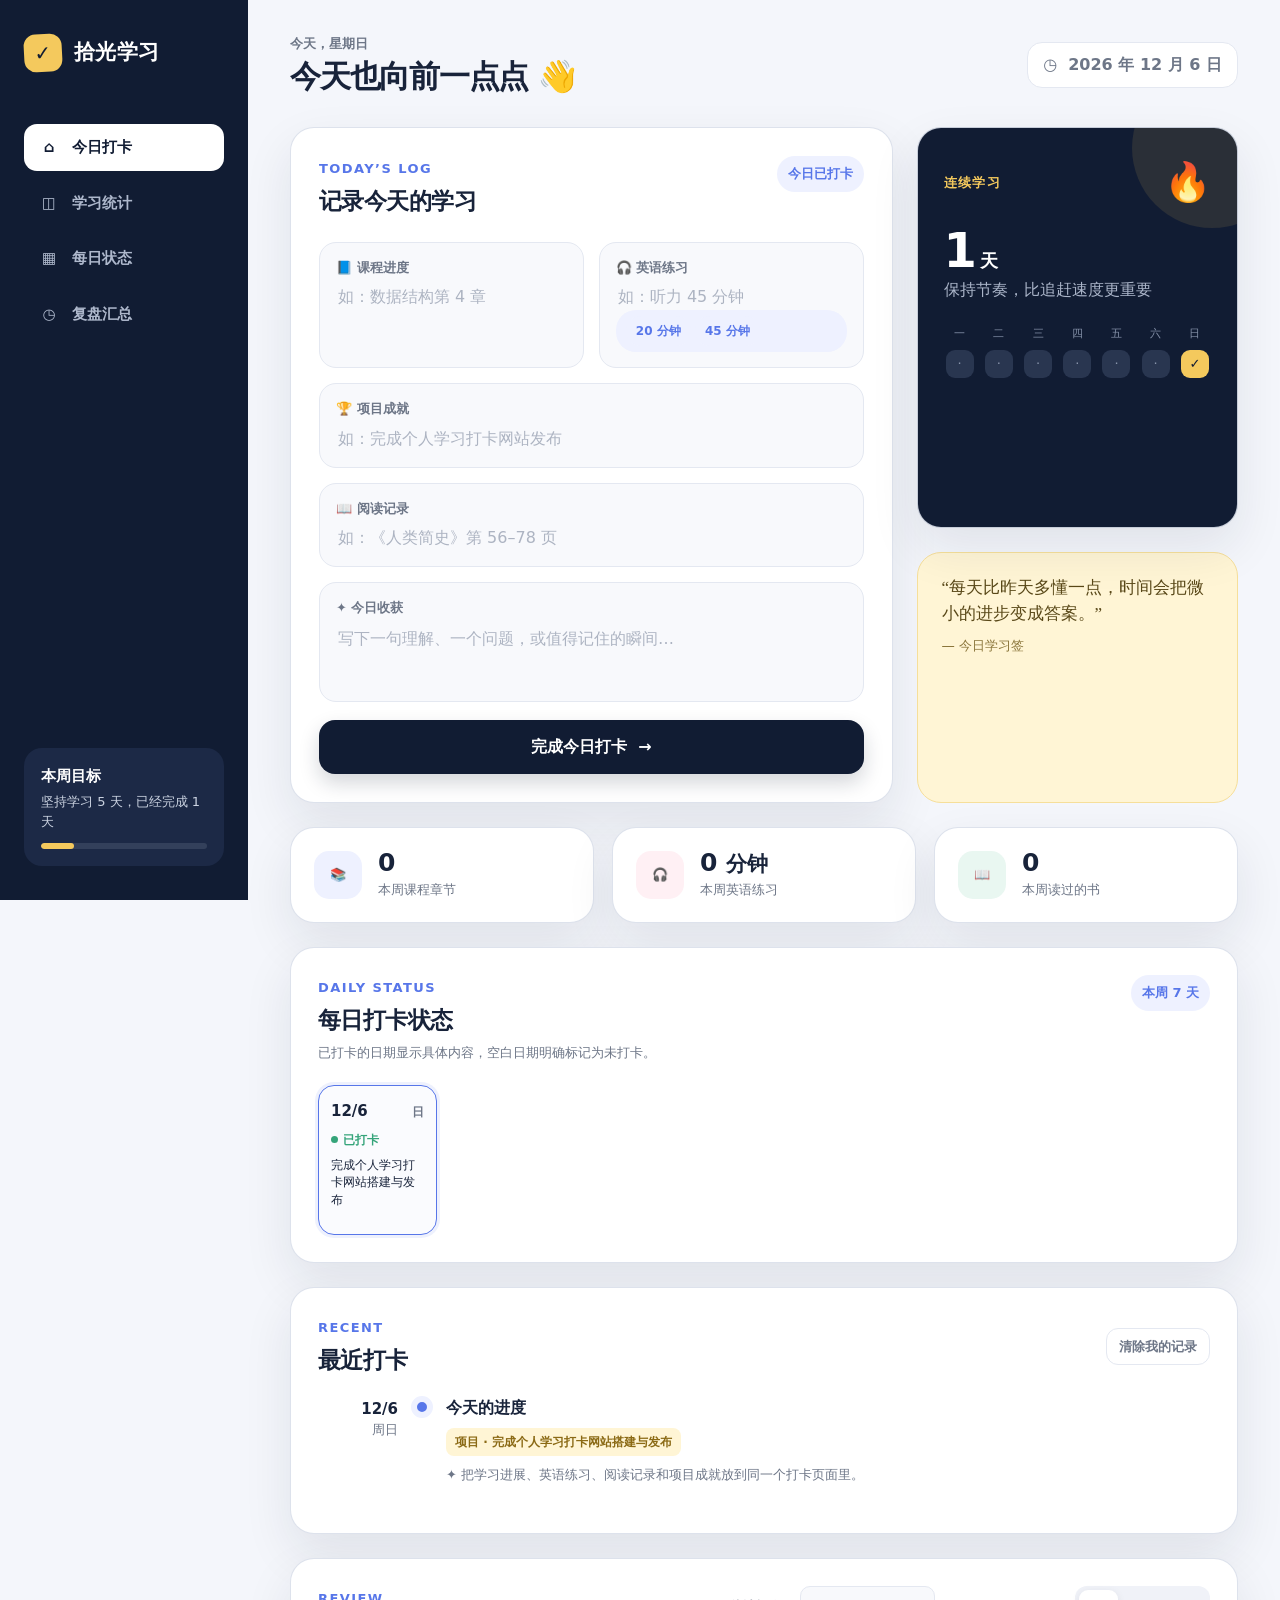
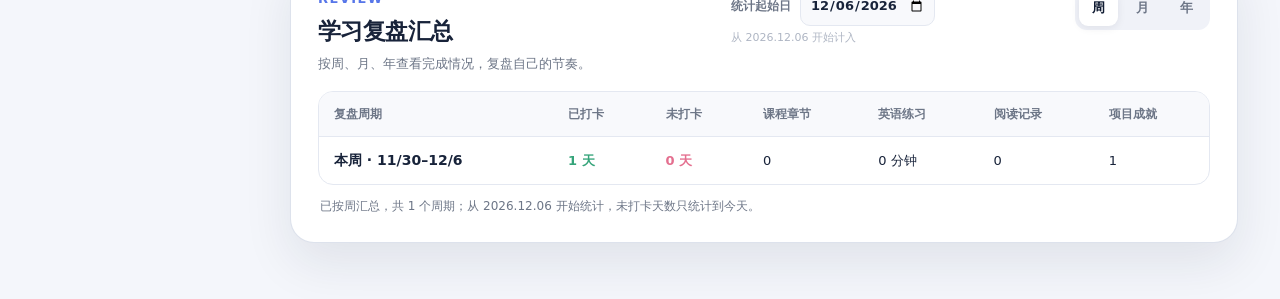
==== study/index.html @ 22d9daed "Add public study check-in page" ====
<!doctype html>
<html lang="zh-CN">
<head>
  <meta charset="UTF-8" />
  <meta name="viewport" content="width=device-width, initial-scale=1.0" />
  <meta name="theme-color" content="#111c33" />
  <meta name="description" content="记录课程、英语、阅读与项目成就的个人学习打卡站。" />
  <title>拾光 · 学习手账</title>
  <link rel="icon" type="image/svg+xml" href="data:image/svg+xml,%3Csvg xmlns='http://www.w3.org/2000/svg' viewBox='0 0 64 64'%3E%3Crect width='64' height='64' rx='16' fill='%23111c33'/%3E%3Cpath d='M19 17h21a5 5 0 0 1 5 5v25H23a4 4 0 0 1-4-4V17Z' fill='%23f4c95d'/%3E%3Cpath d='M25 17v30M31 26h9M31 33h9' stroke='%23111c33' stroke-width='3' stroke-linecap='round'/%3E%3C/svg%3E" />
  <style>
    :root{--navy:#111c33;--ink:#18233a;--muted:#6d7687;--paper:#f4f6fb;--white:#fff;--yellow:#f4c95d;--yellow-2:#fff5d5;--blue:#5776e9;--blue-2:#eef1ff;--pink:#e46f8f;--pink-2:#fff0f4;--green:#35a47a;--line:#e4e8f1;--shadow:0 20px 50px rgba(20,31,55,.09);--radius:24px}
    *{box-sizing:border-box}html{scroll-behavior:smooth}body{margin:0;background:var(--paper);color:var(--ink);font-family:Inter,"PingFang SC","Microsoft YaHei",system-ui,sans-serif;font-size:16px;line-height:1.5}button,input,textarea{font:inherit}button{cursor:pointer}.app{min-height:100vh;display:grid;grid-template-columns:248px 1fr}.sidebar{background:var(--navy);color:#fff;padding:34px 24px;position:sticky;top:0;height:100vh;display:flex;flex-direction:column}.brand{display:flex;align-items:center;gap:12px;font-size:21px;font-weight:800;letter-spacing:.02em}.brand-mark{width:38px;height:38px;background:var(--yellow);color:var(--navy);display:grid;place-items:center;border-radius:12px;font-size:20px;transform:rotate(-3deg)}.nav{margin-top:52px;display:grid;gap:9px}.nav a{color:#aeb8cc;text-decoration:none;padding:12px 14px;border-radius:13px;display:flex;align-items:center;gap:12px;font-size:15px;font-weight:600}.nav a.active,.nav a:hover{background:#fff;color:var(--navy)}.nav-icon{width:22px;text-align:center}.sidebar-note{margin-top:auto;background:#1c2946;padding:17px;border-radius:18px;color:#cbd3e1;font-size:13px}.sidebar-note strong{color:#fff;display:block;font-size:15px;margin-bottom:5px}.mini-progress{height:6px;background:#33405b;border-radius:20px;overflow:hidden;margin-top:12px}.mini-progress i{display:block;width:72%;height:100%;background:var(--yellow);border-radius:inherit}.main{padding:34px 42px 56px;max-width:1500px;width:100%;margin:auto}.topbar{display:flex;justify-content:space-between;align-items:center;margin-bottom:32px}.greeting small{display:block;color:var(--muted);font-weight:600;margin-bottom:4px}.greeting h1{font-size:31px;line-height:1.2;margin:0;letter-spacing:-.04em}.date-chip{display:flex;align-items:center;gap:11px;background:#fff;border:1px solid var(--line);padding:10px 15px;border-radius:15px;color:var(--muted);font-weight:600}.grid{display:grid;grid-template-columns:minmax(0,1.5fr) minmax(320px,.8fr);gap:24px}.panel{background:var(--white);border:1px solid rgba(218,223,234,.9);border-radius:var(--radius);box-shadow:var(--shadow)}.checkin{padding:28px}.panel-head{display:flex;justify-content:space-between;align-items:start;margin-bottom:23px}.eyebrow{color:var(--blue);font-size:13px;font-weight:800;letter-spacing:.11em;text-transform:uppercase}.panel h2{font-size:23px;letter-spacing:-.025em;margin:4px 0 0}.record-count{background:var(--blue-2);color:var(--blue);font-weight:800;font-size:13px;border-radius:99px;padding:8px 11px}.input-grid{display:grid;grid-template-columns:1fr 1fr;gap:15px}.field{background:#f8f9fc;border:1px solid var(--line);border-radius:17px;padding:15px 16px;transition:.2s}.field:focus-within{background:#fff;border-color:var(--blue);box-shadow:0 0 0 4px rgba(87,118,233,.1)}.field.wide{grid-column:1/-1}.field label{display:flex;align-items:center;gap:8px;color:var(--muted);font-size:13px;font-weight:700;margin-bottom:7px}.field input,.field textarea{border:0;outline:0;background:transparent;width:100%;color:var(--ink);font-size:16px;font-weight:650;resize:none}.field textarea{height:54px}.field input::placeholder,.field textarea::placeholder{color:#adb4c2;font-weight:500}.quick-row{display:flex;gap:8px;margin-top:9px;flex-wrap:wrap}.quick{border:0;background:var(--blue-2);color:var(--blue);border-radius:20px;padding:6px 10px;font-size:12px;font-weight:750}.submit{border:0;width:100%;background:var(--navy);color:#fff;border-radius:16px;padding:15px 20px;margin-top:18px;font-weight:800;box-shadow:0 9px 20px rgba(17,28,51,.18);transition:.2s}.submit:hover{transform:translateY(-2px);background:#1d2d50}.submit:active{transform:translateY(0)}.side-stack{display:grid;gap:24px}.streak{padding:26px;overflow:hidden;position:relative;background:var(--navy);color:#fff}.streak:after{content:"";position:absolute;width:160px;height:160px;border-radius:50%;background:rgba(244,201,93,.11);right:-55px;top:-60px}.streak-top{display:flex;justify-content:space-between;align-items:center}.flame{font-size:38px}.streak .big{font-size:48px;font-weight:850;line-height:1;margin:15px 0 4px;letter-spacing:-.06em}.streak p{color:#abb5c9;margin:0}.week{display:grid;grid-template-columns:repeat(7,1fr);gap:7px;margin-top:24px}.day{text-align:center;color:#8591a9;font-size:11px}.day i{width:28px;height:28px;display:grid;place-items:center;margin:7px auto 0;background:#293650;border-radius:9px;color:#8894aa;font-style:normal;font-size:13px}.day.done i{background:var(--yellow);color:var(--navy);font-weight:900}.quote{padding:22px 24px;background:var(--yellow-2);border-color:#f6df9a;box-shadow:none}.quote p{margin:0;font-family:Georgia,"Songti SC",serif;font-size:17px;color:#594818}.quote small{display:block;color:#8b763b;margin-top:10px}.stats{grid-column:1/-1;display:grid;grid-template-columns:repeat(3,1fr);gap:18px}.stat{padding:21px 23px;display:flex;align-items:center;gap:16px}.stat-icon{width:48px;height:48px;border-radius:15px;display:grid;place-items:center;font-size:23px}.stat:nth-child(1) .stat-icon{background:var(--blue-2)}.stat:nth-child(2) .stat-icon{background:var(--pink-2)}.stat:nth-child(3) .stat-icon{background:#e9f7f1}.stat b{display:block;font-size:25px;line-height:1.15}.stat span{color:var(--muted);font-size:13px}.history{grid-column:1/-1;padding:27px}.history-head{display:flex;justify-content:space-between;align-items:center;margin-bottom:18px}.ghost{border:1px solid var(--line);background:#fff;border-radius:12px;padding:8px 12px;color:var(--muted);font-size:13px;font-weight:700}.timeline{display:grid;gap:0}.entry{display:grid;grid-template-columns:80px 22px 1fr;gap:13px;min-height:85px}.entry-date{color:var(--muted);font-size:13px;text-align:right;padding-top:2px}.entry-date b{display:block;color:var(--ink);font-size:15px}.track{position:relative}.track:after{content:"";position:absolute;top:18px;bottom:-3px;left:10px;width:2px;background:var(--line)}.entry:last-child .track:after{display:none}.dot{width:22px;height:22px;border:6px solid var(--blue-2);background:var(--blue);border-radius:50%;position:relative;z-index:1}.entry-body{padding-bottom:22px;border-bottom:1px dashed var(--line)}.entry:last-child .entry-body{border:0}.entry-title{font-weight:800;margin-bottom:8px}.tags{display:flex;gap:7px;flex-wrap:wrap}.tag{border-radius:8px;padding:5px 9px;font-size:12px;font-weight:700}.tag.course{background:var(--blue-2);color:var(--blue)}.tag.english{background:var(--pink-2);color:var(--pink)}.tag.book{background:#e9f7f1;color:var(--green)}.notes{font-size:13px;color:var(--muted);margin-top:9px}.empty{text-align:center;padding:30px;color:var(--muted)}.toast{position:fixed;right:28px;bottom:28px;background:var(--navy);color:#fff;padding:14px 18px;border-radius:14px;box-shadow:var(--shadow);transform:translateY(90px);opacity:0;transition:.35s;z-index:20;font-weight:700}.toast.show{transform:none;opacity:1}.mobile-brand{display:none}
    @media(max-width:900px){.app{display:block}.sidebar{display:none}.main{padding:25px 18px 46px}.mobile-brand{display:flex;margin-bottom:24px}.topbar{align-items:flex-end}.greeting h1{font-size:27px}.date-chip{font-size:13px;padding:8px 10px}.grid{grid-template-columns:1fr}.stats{grid-column:auto;grid-template-columns:1fr 1fr}.history{grid-column:auto}.stat:last-child{grid-column:1/-1}}@media(max-width:580px){.main{padding:20px 13px 40px}.topbar{align-items:start}.date-chip{display:none}.panel{border-radius:20px}.checkin,.history{padding:21px}.input-grid{grid-template-columns:1fr}.field.wide{grid-column:auto}.stats{grid-template-columns:1fr}.stat:last-child{grid-column:auto}.entry{grid-template-columns:57px 18px 1fr;gap:9px}.entry-date{font-size:11px}.entry-date b{font-size:13px}.dot{width:18px;height:18px;border-width:5px}.track:after{left:8px}.greeting h1{font-size:25px}}
  </style>
  <style>
    .section-copy{margin:5px 0 0;color:var(--muted);font-size:13px}
    .daily-board{grid-column:1/-1;padding:27px}
    .daily-grid{display:grid;grid-template-columns:repeat(7,minmax(0,1fr));gap:10px}
    .daily-card{min-height:150px;padding:14px 12px;border:1px solid var(--line);border-radius:16px;background:#fafbfe;display:flex;flex-direction:column;gap:8px}
    .daily-card.today{border-color:var(--blue);box-shadow:0 0 0 3px rgba(87,118,233,.1)}
    .daily-date{display:flex;justify-content:space-between;align-items:center;color:var(--muted);font-size:12px;font-weight:750}
    .daily-date b{color:var(--ink);font-size:15px}
    .daily-status{font-size:12px;font-weight:800;color:var(--pink);display:flex;align-items:center;gap:5px}
    .daily-status.checked{color:var(--green)}
    .daily-status.inactive{color:#aeb5c3}
    .daily-status i{width:7px;height:7px;border-radius:50%;background:currentColor;display:inline-block}
    .daily-content{margin:0;color:var(--ink);font-size:12px;line-height:1.45;display:-webkit-box;-webkit-line-clamp:4;-webkit-box-orient:vertical;overflow:hidden}
    .tag.project{background:var(--yellow-2);color:#8b6a15}
    .daily-empty{margin-top:auto;color:#aeb5c3;font-size:12px}
    .review{grid-column:1/-1;padding:27px}
    .review-head{display:flex;justify-content:space-between;align-items:flex-start;gap:16px;margin-bottom:18px}
    .start-date-control{display:flex;align-items:center;gap:9px;margin-left:auto;color:var(--muted);font-size:12px;font-weight:800;white-space:nowrap}
    .start-date-control input{border:1px solid var(--line);background:#f8f9fc;border-radius:10px;padding:8px 9px;color:var(--ink);font-size:13px;font-weight:700}
    .start-date-control input:focus{outline:0;border-color:var(--blue);box-shadow:0 0 0 3px rgba(87,118,233,.1)}
    .start-date-hint{display:block;color:#aeb5c3;font-size:11px;font-weight:500;margin-top:4px}
    .period-tabs{display:flex;gap:5px;padding:4px;background:#f0f2f8;border-radius:12px}
    .period-tab{border:0;background:transparent;color:var(--muted);padding:8px 13px;border-radius:9px;font-size:13px;font-weight:800}
    .period-tab.active{background:#fff;color:var(--navy);box-shadow:0 2px 8px rgba(20,31,55,.08)}
    .table-wrap{overflow:auto;border:1px solid var(--line);border-radius:15px}
    .summary-table{width:100%;min-width:720px;border-collapse:collapse;font-size:13px}
    .summary-table th,.summary-table td{padding:13px 15px;text-align:left;border-bottom:1px solid var(--line);white-space:nowrap}
    .summary-table th{background:#f8f9fc;color:var(--muted);font-size:12px;font-weight:800}
    .summary-table tr:last-child td{border-bottom:0}
    .summary-table td strong{font-size:14px;color:var(--ink)}
    .summary-table .good{color:var(--green);font-weight:800}
    .summary-table .missed{color:var(--pink);font-weight:800}
    .summary-foot{margin:12px 2px 0;color:var(--muted);font-size:12px}
    @media(max-width:900px){.daily-board,.review{grid-column:auto}.daily-grid{grid-template-columns:repeat(4,minmax(0,1fr))}}
    @media(max-width:580px){.daily-board,.review{padding:21px}.daily-grid{grid-template-columns:repeat(2,minmax(0,1fr));gap:9px}.daily-card{min-height:132px}.review-head{display:block}.start-date-control{margin:15px 0 0;justify-content:space-between}.period-tabs{margin-top:15px;width:max-content}.period-tab{padding:8px 11px}}
  </style>
</head>
<body>
  <div class="app">
    <aside class="sidebar">
      <div class="brand"><span class="brand-mark">✓</span>拾光学习</div>
      <nav class="nav" aria-label="主导航"><a class="active" href="#today"><span class="nav-icon">⌂</span>今日打卡</a><a href="#stats"><span class="nav-icon">◫</span>学习统计</a><a href="#daily"><span class="nav-icon">▦</span>每日状态</a><a href="#review"><span class="nav-icon">◷</span>复盘汇总</a></nav>
      <div class="sidebar-note"><strong>本周目标</strong>坚持学习 5 天，已经完成 <span id="sideDays">4</span> 天<div class="mini-progress"><i id="sideProgress"></i></div></div>
    </aside>
    <main class="main">
      <div class="mobile-brand brand"><span class="brand-mark">✓</span>拾光学习</div>
      <header class="topbar"><div class="greeting"><small id="weekday">今天，星期六</small><h1>今天也向前一点点 👋</h1></div><div class="date-chip"><span>◷</span><span id="fullDate">2026 年 9 月 12 日</span></div></header>
      <div class="grid" id="today">
        <section class="panel checkin" aria-labelledby="checkinTitle">
          <div class="panel-head"><div><span class="eyebrow">Today’s log</span><h2 id="checkinTitle">记录今天的学习</h2></div><span class="record-count" id="todayStatus">待打卡</span></div>
          <form id="checkinForm">
            <div class="input-grid">
              <div class="field"><label for="course">📘 课程进度</label><input id="course" name="course" placeholder="如：数据结构第 4 章" /></div>
              <div class="field"><label for="english">🎧 英语练习</label><input id="english" name="english" placeholder="如：听力 45 分钟" /><div class="quick"><button type="button" class="quick" data-min="20">20 分钟</button> <button type="button" class="quick" data-min="45">45 分钟</button></div></div>
              <div class="field wide"><label for="project">🏆 项目成就</label><input id="project" name="project" placeholder="如：完成个人学习打卡网站发布" /></div>
              <div class="field wide"><label for="book">📖 阅读记录</label><input id="book" name="book" placeholder="如：《人类简史》第 56–78 页" /></div>
              <div class="field wide"><label for="note">✦ 今日收获</label><textarea id="note" name="note" placeholder="写下一句理解、一个问题，或值得记住的瞬间…"></textarea></div>
            </div>
            <button class="submit" type="submit">完成今日打卡 &nbsp;→</button>
          </form>
        </section>
        <div class="side-stack">
          <section class="panel streak"><div class="streak-top"><span class="eyebrow" style="color:#f4c95d">连续学习</span><span class="flame">🔥</span></div><div class="big"><span id="streakNum">7</span><small style="font-size:18px;letter-spacing:0"> 天</small></div><p>保持节奏，比追赶速度更重要</p><div class="week" id="weekRow"></div></section>
          <aside class="panel quote"><p>“每天比昨天多懂一点，时间会把微小的进步变成答案。”</p><small>— 今日学习签</small></aside>
        </div>
        <section class="stats" id="stats" aria-label="本周学习统计">
          <article class="panel stat"><span class="stat-icon">📚</span><div><b id="courseCount">4</b><span>本周课程章节</span></div></article>
          <article class="panel stat"><span class="stat-icon">🎧</span><div><b id="englishMins">185 <small>分钟</small></b><span>本周英语练习</span></div></article>
          <article class="panel stat"><span class="stat-icon">📖</span><div><b id="bookCount">2</b><span>本周读过的书</span></div></article>
        </section>
        <section class="panel daily-board" id="daily" aria-labelledby="dailyTitle"><div class="panel-head"><div><span class="eyebrow">Daily status</span><h2 id="dailyTitle">每日打卡状态</h2><p class="section-copy">已打卡的日期显示具体内容，空白日期明确标记为未打卡。</p></div><span class="record-count" id="dailyRange">本周 7 天</span></div><div class="daily-grid" id="dailyGrid"></div></section>
        <section class="panel history" id="history" aria-labelledby="historyTitle"><div class="history-head"><div><span class="eyebrow">Recent</span><h2 id="historyTitle">最近打卡</h2></div><button class="ghost" type="button" id="clearBtn">清除我的记录</button></div><div class="timeline" id="timeline"></div></section>
        <section class="panel review" id="review" aria-labelledby="reviewTitle"><div class="review-head"><div><span class="eyebrow">Review</span><h2 id="reviewTitle">学习复盘汇总</h2><p class="section-copy">按周、月、年查看完成情况，复盘自己的节奏。</p></div><div><label class="start-date-control" for="startDate">统计起始日 <input id="startDate" type="date" aria-describedby="startDateHint" /></label><small class="start-date-hint" id="startDateHint">只统计这一天及之后的记录</small></div><div class="period-tabs" role="tablist" aria-label="汇总周期"><button class="period-tab active" type="button" data-period="week" role="tab" aria-selected="true">周</button><button class="period-tab" type="button" data-period="month" role="tab" aria-selected="false">月</button><button class="period-tab" type="button" data-period="year" role="tab" aria-selected="false">年</button></div></div><div class="table-wrap"><table class="summary-table"><thead><tr><th>复盘周期</th><th>已打卡</th><th>未打卡</th><th>课程章节</th><th>英语练习</th><th>阅读记录</th><th>项目成就</th></tr></thead><tbody id="summaryBody"></tbody></table></div><p class="summary-foot" id="summaryFoot"></p></section>
      </div>
    </main>
  </div>
  <div class="toast" id="toast" role="status" aria-live="polite">打卡成功，今天也很棒！</div>
  <script>
    const KEY='shiguang-study-records-v1';
    const RESET_KEY='shiguang-study-records-reset-2026-09-12';
    const didReset=!localStorage.getItem(RESET_KEY);
    if(didReset){
      localStorage.removeItem(KEY);
      localStorage.setItem(RESET_KEY,'done');
    }
    let records=JSON.parse(localStorage.getItem(KEY)||'[]');
    const today=()=>new Date().toLocaleDateString('en-CA');
    const START_KEY='shiguang-study-start-date-v1';
    let startDate=localStorage.getItem(START_KEY)||records.map(r=>r.date).filter(Boolean).sort()[0]||today();
    if(!/^\d{4}-\d{2}-\d{2}$/.test(startDate))startDate=today();
    localStorage.setItem(START_KEY,startDate);
    if(didReset){
      records=[{id:'project-achievement-today',date:today(),course:'',project:'完成个人学习打卡网站搭建与发布',english:'',book:'',note:'把学习进展、英语练习、阅读记录和项目成就放到同一个打卡页面里。'}];
      persist();
    }
    const fmt=d=>{const x=new Date(d+'T12:00:00');return {md:`${x.getMonth()+1}/${x.getDate()}`,day:['周日','周一','周二','周三','周四','周五','周六'][x.getDay()]}};
    const pad=n=>String(n).padStart(2,'0');
    const dateKey=d=>`${d.getFullYear()}-${pad(d.getMonth()+1)}-${pad(d.getDate())}`;
    const parseDay=d=>new Date(d+'T12:00:00');
    const addDays=(d,n)=>{const x=new Date(d);x.setDate(x.getDate()+n);return x};
    const startOfWeek=d=>{const x=new Date(d);const offset=(x.getDay()+6)%7;x.setDate(x.getDate()-offset);x.setHours(12,0,0,0);return x};
    const periodStats=(start,end)=>{const now=parseDay(today()),configuredStart=parseDay(startDate),rangeStart=start>configuredStart?start:configuredStart,actualEnd=end>now?now:end;const total=actualEnd<rangeStart?0:Math.floor((actualEnd-rangeStart)/86400000)+1;const startKey=dateKey(rangeStart),endKey=dateKey(actualEnd);const list=records.filter(r=>r.date>=startKey&&r.date<=endKey);const checked=new Set(list.map(r=>r.date)).size;const mins=list.reduce((n,r)=>n+(+(String(r.english||'').match(/\d+(?:\.\d+)?/)||[0])[0]),0);return {checked,missed:Math.max(0,total-checked),courses:list.filter(r=>r.course).length,minutes:mins,books:list.filter(r=>r.book).length,projects:list.filter(r=>r.project).length,total};};
    let activePeriod='week';
    const periodLabel=(start,end)=>`${start.getMonth()+1}/${start.getDate()}–${end.getMonth()+1}/${end.getDate()}`;
    function currentStreak(){let n=0;let cursor=parseDay(today()),boundary=parseDay(startDate);while(cursor>=boundary&&records.some(r=>r.date===dateKey(cursor))){n++;cursor=addDays(cursor,-1)}return n}
    function persist(){localStorage.setItem(KEY,JSON.stringify(records))}
    function renderDailyGrid(now){const start=startOfWeek(now),days=Array.from({length:7},(_,i)=>addDays(start,i)).filter(d=>dateKey(d)>=startDate);const grid=document.querySelector('#dailyGrid');grid.innerHTML=days.length?days.map(d=>{const i=(d.getDay()+6)%7,key=dateKey(d),r=records.find(x=>x.date===key),checked=Boolean(r),isToday=key===today();const content=checked?[r.course,r.project,r.english,r.book].filter(Boolean).map(esc).join(' · '):'';return `<article class="daily-card ${isToday?'today':''}"><div class="daily-date"><b>${d.getMonth()+1}/${d.getDate()}</b><span>${['一','二','三','四','五','六','日'][i]}</span></div><div class="daily-status ${checked?'checked':''}"><i></i>${checked?'已打卡':'未打卡'}</div>${checked?`<p class="daily-content">${content}</p>`:'<span class="daily-empty">暂无学习记录</span>'}</article>`}).join(''):'<div class="empty">统计起始日尚未覆盖本周日期。</div>'}
    function renderSummary(period='week'){const now=new Date();let rows=[];if(period==='week'){const thisStart=startOfWeek(now);rows=Array.from({length:8},(_,i)=>{const start=addDays(thisStart,-7*i),end=addDays(start,6);return {label:i===0?'本周 · '+periodLabel(start,end):periodLabel(start,end),start,end}})}else if(period==='month'){const year=now.getFullYear();rows=Array.from({length:12},(_,i)=>{const start=new Date(year,i,1,12),end=new Date(year,i+1,0,12);return {label:`${year} 年 ${i+1} 月`,start,end}}).reverse()}else{const year=now.getFullYear();rows=Array.from({length:5},(_,i)=>{const y=year-i;return {label:`${y} 年`,start:new Date(y,0,1,12),end:new Date(y,11,31,12)}})}rows=rows.filter(row=>dateKey(row.end)>=startDate&&row.start<=now);const body=document.querySelector('#summaryBody');body.innerHTML=rows.length?rows.map(row=>{const s=periodStats(row.start,row.end);return `<tr><td><strong>${row.label}</strong></td><td class="good">${s.checked} 天</td><td class="missed">${s.missed} 天</td><td>${s.courses}</td><td>${s.minutes} 分钟</td><td>${s.books}</td><td>${s.projects}</td></tr>`}).join(''):'<tr><td colspan="7" class="empty">统计起始日前没有可复盘的周期。</td></tr>';document.querySelector('#summaryFoot').textContent=`已按${period==='week'?'周':period==='month'?'月':'年'}汇总，共 ${rows.length} 个周期；从 ${startDate.replace(/-/g,'.')} 开始统计，未打卡天数只统计到今天。`}
    function render(){
      const now=new Date();document.querySelector('#weekday').textContent=`今天，${['星期日','星期一','星期二','星期三','星期四','星期五','星期六'][now.getDay()]}`;document.querySelector('#fullDate').textContent=`${now.getFullYear()} 年 ${now.getMonth()+1} 月 ${now.getDate()} 日`;
      const mine=records.some(r=>r.date===today());document.querySelector('#todayStatus').textContent=mine?'今日已打卡':'待打卡';
      const visibleRecords=records.filter(r=>r.date>=startDate);const tl=document.querySelector('#timeline');tl.innerHTML=visibleRecords.length?visibleRecords.sort((a,b)=>b.date.localeCompare(a.date)).map(r=>{const f=fmt(r.date),tags=[r.course&&`<span class="tag course">课程 · ${esc(r.course)}</span>`,r.project&&`<span class="tag project">项目 · ${esc(r.project)}</span>`,r.english&&`<span class="tag english">英语 · ${esc(r.english)}</span>`,r.book&&`<span class="tag book">阅读 · ${esc(r.book)}</span>`].filter(Boolean).join('');return `<article class="entry"><div class="entry-date"><b>${f.md}</b>${f.day}</div><div class="track"><div class="dot"></div></div><div class="entry-body"><div class="entry-title">${r.date===today()?'今天的进度':'学习进度已记录'}</div><div class="tags">${tags}</div>${r.note?`<div class="notes">✦ ${esc(r.note)}</div>`:''}</div></article>`}).join(''):'<div class="empty">起始日前的记录已隐藏，从统计起始日开始记录吧。</div>';
      const weekStart=startOfWeek(now),weekEnd=addDays(weekStart,6),week=periodStats(weekStart,weekEnd);document.querySelector('#weekRow').innerHTML=Array.from({length:7},(_,i)=>{const key=dateKey(addDays(weekStart,i)),done=key>=startDate&&records.some(r=>r.date===key);return `<div class="day ${done?'done':''}">${['一','二','三','四','五','六','日'][i]}<i>${done?'✓':'·'}</i></div>`}).join('');document.querySelector('#streakNum').textContent=currentStreak();document.querySelector('#courseCount').textContent=week.courses;document.querySelector('#englishMins').innerHTML=`${week.minutes} <small>分钟</small>`;document.querySelector('#bookCount').textContent=week.books;document.querySelector('#sideDays').textContent=week.checked;document.querySelector('#sideProgress').style.width=Math.min(100,week.checked/5*100)+'%';const startInput=document.querySelector('#startDate');if(document.activeElement!==startInput)startInput.value=startDate;startInput.max=today();document.querySelector('#startDateHint').textContent=`从 ${startDate.replace(/-/g,'.')} 开始计入`;renderDailyGrid(now);renderSummary(activePeriod);
    }
    const esc=s=>String(s).replace(/[&<>"']/g,c=>({'&':'&amp;','<':'&lt;','>':'&gt;','"':'&quot;',"'":'&#039;'}[c]));
    function addRecord(input){if(!input.course&&!input.project&&!input.english&&!input.book)throw new Error('至少填写一项学习内容');const r={id:crypto.randomUUID?crypto.randomUUID():Date.now().toString(),date:input.date||today(),course:(input.course||'').trim(),project:(input.project||'').trim(),english:(input.english||'').trim(),book:(input.book||'').trim(),note:(input.note||'').trim()};records=records.filter(x=>x.date!==r.date);records.push(r);persist();render();return r}
    document.querySelector('#checkinForm').addEventListener('submit',e=>{e.preventDefault();const data=Object.fromEntries(new FormData(e.target));try{addRecord(data);e.target.reset();const t=document.querySelector('#toast');t.textContent='打卡成功，今天也很棒！';t.classList.add('show');setTimeout(()=>t.classList.remove('show'),2600)}catch(err){const t=document.querySelector('#toast');t.textContent=err.message;t.classList.add('show');setTimeout(()=>t.classList.remove('show'),2600)}});
    document.querySelectorAll('[data-min]').forEach(b=>b.addEventListener('click',()=>document.querySelector('#english').value=`英语练习 ${b.dataset.min} 分钟`));
    document.querySelectorAll('[data-period]').forEach(b=>b.addEventListener('click',()=>{activePeriod=b.dataset.period;document.querySelectorAll('[data-period]').forEach(x=>{x.classList.toggle('active',x===b);x.setAttribute('aria-selected',x===b?'true':'false')});renderSummary(activePeriod)}));
    document.querySelector('#startDate').addEventListener('change',e=>{if(!e.target.value)return;startDate=e.target.value;localStorage.setItem(START_KEY,startDate);render();const t=document.querySelector('#toast');t.textContent=`已从 ${startDate.replace(/-/g,'.')} 开始统计`;t.classList.add('show');setTimeout(()=>t.classList.remove('show'),2600)});
    window.addEventListener('storage',e=>{if(e.key===KEY||e.key===START_KEY){try{if(e.key===KEY)records=JSON.parse(e.newValue||'[]');else if(e.newValue)startDate=e.newValue;render()}catch(err){console.debug('Invalid study data',err)}}});
    document.querySelector('#clearBtn').addEventListener('click',()=>{if(confirm('确定清除你保存的打卡记录吗？')){records=[];persist();render()}});
    if(document.modelContext?.registerTool){try{document.modelContext.registerTool({name:'create_study_checkin',title:'创建学习打卡',description:'记录一天的课程、项目成就、英语、阅读和学习收获，并更新页面统计。',inputSchema:{type:'object',properties:{date:{type:'string',description:'YYYY-MM-DD，省略则为今天'},course:{type:'string'},project:{type:'string'},english:{type:'string'},book:{type:'string'},note:{type:'string'}},additionalProperties:false},annotations:{readOnlyHint:false,untrustedContentHint:false},execute:async input=>{const r=addRecord(input||{});return {saved:true,date:r.date,recordId:r.id}}})}catch(e){console.debug('WebMCP unavailable',e)}}
    render();
  </script>
</body>
</html>
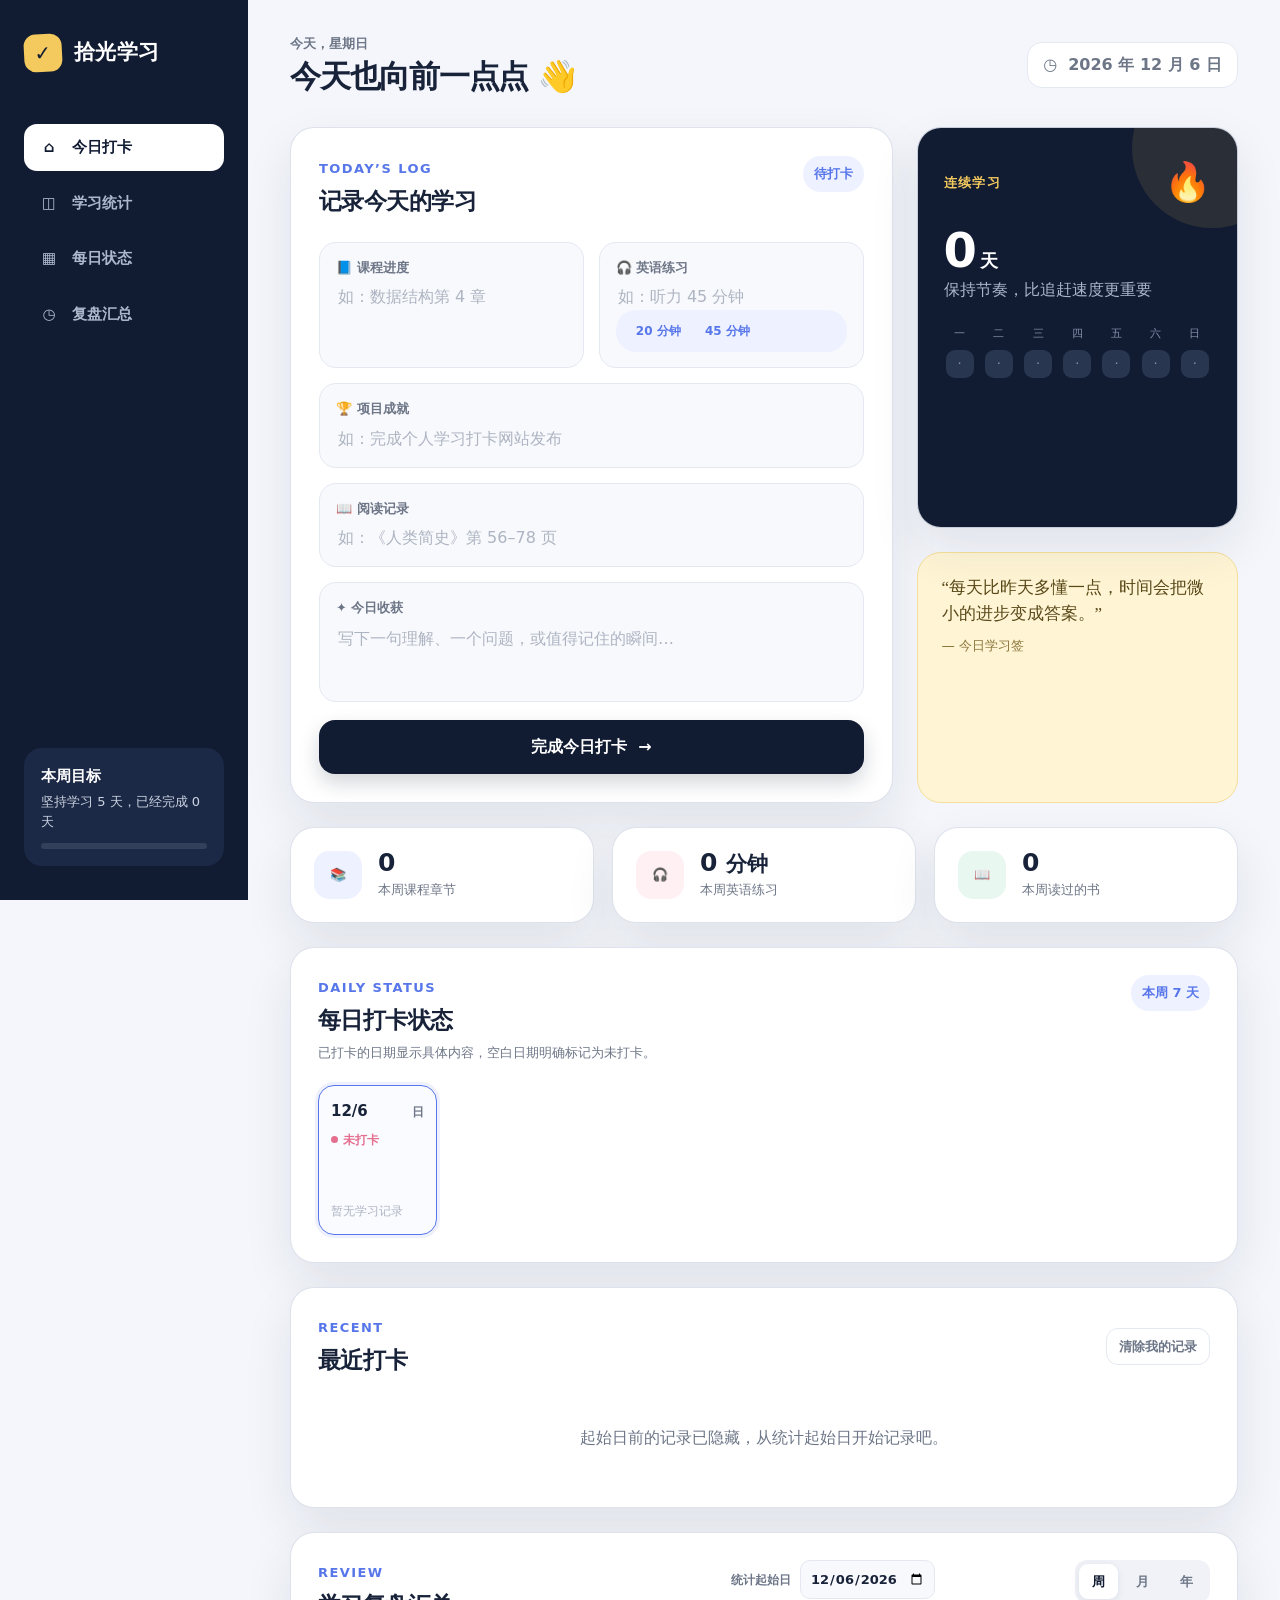
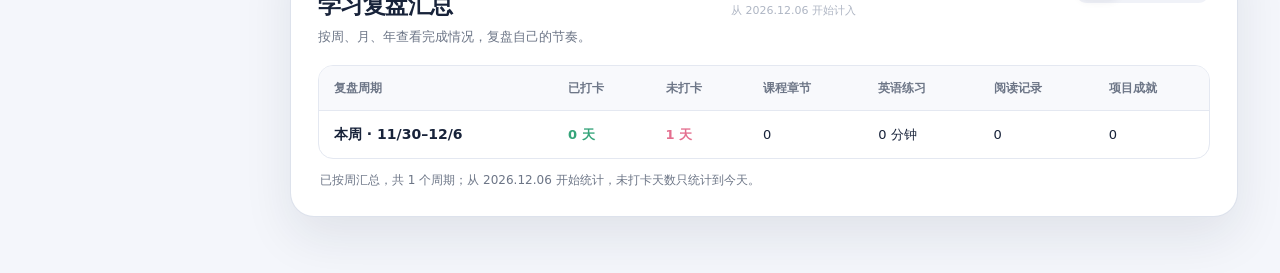
==== commit 0244d695: "Remove automatic demo check-in record" ====
--- a/study/index.html
+++ b/study/index.html
@@ -45,8 +45,10 @@
     .summary-table .good{color:var(--green);font-weight:800}
     .summary-table .missed{color:var(--pink);font-weight:800}
     .summary-foot{margin:12px 2px 0;color:var(--muted);font-size:12px}
+    .mobile-nav{display:none}
     @media(max-width:900px){.daily-board,.review{grid-column:auto}.daily-grid{grid-template-columns:repeat(4,minmax(0,1fr))}}
-    @media(max-width:580px){.daily-board,.review{padding:21px}.daily-grid{grid-template-columns:repeat(2,minmax(0,1fr));gap:9px}.daily-card{min-height:132px}.review-head{display:block}.start-date-control{margin:15px 0 0;justify-content:space-between}.period-tabs{margin-top:15px;width:max-content}.period-tab{padding:8px 11px}}
+    @media(max-width:900px){.mobile-nav{display:flex;gap:7px;overflow-x:auto;padding:3px 2px 10px;margin:-10px 0 20px;scrollbar-width:none}.mobile-nav::-webkit-scrollbar{display:none}.mobile-nav a{flex:0 0 auto;display:flex;align-items:center;gap:6px;padding:9px 12px;border:1px solid var(--line);border-radius:12px;background:#fff;color:var(--muted);font-size:13px;font-weight:800;text-decoration:none}.mobile-nav a.active{background:var(--navy);border-color:var(--navy);color:#fff}.checkin .panel-head{gap:14px}.field input,.field textarea{min-height:30px}.submit{min-height:52px}}
+    @media(max-width:580px){.main{padding:16px 12px 34px}.mobile-brand{margin-bottom:21px}.mobile-nav{margin:-7px 0 17px}.mobile-nav a{padding:10px 12px}.topbar{margin-bottom:21px}.greeting small{font-size:13px}.greeting h1{font-size:23px;letter-spacing:-.02em;max-width:270px}.panel{border-radius:18px}.panel h2{font-size:20px}.checkin,.history,.daily-board,.review{padding:19px}.checkin .panel-head{margin-bottom:18px}.record-count{font-size:12px;padding:7px 9px}.input-grid{gap:11px}.field{padding:13px 14px;border-radius:14px}.field label{font-size:13px}.field input,.field textarea{font-size:16px;min-height:34px}.field textarea{height:72px}.quick-row{gap:6px}.quick{padding:8px 10px}.submit{margin-top:15px;border-radius:14px}.streak{padding:21px}.streak .big{font-size:42px;margin:11px 0 3px}.flame{font-size:32px}.week{margin-top:18px;gap:4px}.day i{width:26px;height:26px}.quote{padding:18px 20px}.quote p{font-size:16px}.stats{gap:10px}.stat{padding:15px 17px;gap:13px}.stat-icon{width:42px;height:42px;border-radius:13px;font-size:20px}.stat b{font-size:22px}.daily-board,.review{grid-column:auto}.daily-grid{grid-template-columns:repeat(2,minmax(0,1fr));gap:8px}.daily-card{min-height:132px;padding:12px 11px;border-radius:14px}.daily-date b{font-size:14px}.daily-content{font-size:12px}.review-head{display:block}.start-date-control{margin:15px 0 0;justify-content:space-between}.start-date-control input{padding:9px 8px;min-height:40px}.period-tabs{margin-top:15px;width:max-content}.period-tab{padding:9px 12px}.table-wrap{border-radius:12px;-webkit-overflow-scrolling:touch}.summary-table{min-width:680px}.summary-table th,.summary-table td{padding:12px 13px}.history-head{gap:10px;align-items:flex-start}.ghost{padding:9px 10px;font-size:12px}.entry{grid-template-columns:52px 16px 1fr;gap:8px;min-height:80px}.entry-date{font-size:11px}.entry-date b{font-size:12px}.dot{width:16px;height:16px;border-width:4px}.track:after{left:7px}.entry-title{font-size:14px;margin-bottom:6px}.tag{font-size:11px;padding:5px 7px}.notes{font-size:12px}.toast{right:12px;left:12px;bottom:12px;text-align:center}}
   </style>
 </head>
 <body>
@@ -58,6 +60,7 @@
     </aside>
     <main class="main">
       <div class="mobile-brand brand"><span class="brand-mark">✓</span>拾光学习</div>
+      <nav class="mobile-nav" aria-label="移动端导航"><a class="active" href="#today"><span>⌂</span>今日</a><a href="#stats"><span>◫</span>统计</a><a href="#daily"><span>▦</span>每日</a><a href="#review"><span>◷</span>复盘</a></nav>
       <header class="topbar"><div class="greeting"><small id="weekday">今天，星期六</small><h1>今天也向前一点点 👋</h1></div><div class="date-chip"><span>◷</span><span id="fullDate">2026 年 9 月 12 日</span></div></header>
       <div class="grid" id="today">
         <section class="panel checkin" aria-labelledby="checkinTitle">
@@ -97,37 +100,36 @@
       localStorage.removeItem(KEY);
       localStorage.setItem(RESET_KEY,'done');
     }
-    let records=JSON.parse(localStorage.getItem(KEY)||'[]');
+    const storedRecords=JSON.parse(localStorage.getItem(KEY)||'[]');
+    let records=storedRecords.filter(r=>r&&r.id!=='project-achievement-today');
+    if(records.length!==storedRecords.length)localStorage.setItem(KEY,JSON.stringify(records));
+    const hasStudyContent=r=>Boolean(r&&[r.course,r.project,r.english,r.book,r.note].some(value=>String(value||'').trim()));
     const today=()=>new Date().toLocaleDateString('en-CA');
     const START_KEY='shiguang-study-start-date-v1';
-    let startDate=localStorage.getItem(START_KEY)||records.map(r=>r.date).filter(Boolean).sort()[0]||today();
+    let startDate=localStorage.getItem(START_KEY)||records.filter(hasStudyContent).map(r=>r.date).filter(Boolean).sort()[0]||today();
     if(!/^\d{4}-\d{2}-\d{2}$/.test(startDate))startDate=today();
     localStorage.setItem(START_KEY,startDate);
-    if(didReset){
-      records=[{id:'project-achievement-today',date:today(),course:'',project:'完成个人学习打卡网站搭建与发布',english:'',book:'',note:'把学习进展、英语练习、阅读记录和项目成就放到同一个打卡页面里。'}];
-      persist();
-    }
     const fmt=d=>{const x=new Date(d+'T12:00:00');return {md:`${x.getMonth()+1}/${x.getDate()}`,day:['周日','周一','周二','周三','周四','周五','周六'][x.getDay()]}};
     const pad=n=>String(n).padStart(2,'0');
     const dateKey=d=>`${d.getFullYear()}-${pad(d.getMonth()+1)}-${pad(d.getDate())}`;
     const parseDay=d=>new Date(d+'T12:00:00');
     const addDays=(d,n)=>{const x=new Date(d);x.setDate(x.getDate()+n);return x};
     const startOfWeek=d=>{const x=new Date(d);const offset=(x.getDay()+6)%7;x.setDate(x.getDate()-offset);x.setHours(12,0,0,0);return x};
-    const periodStats=(start,end)=>{const now=parseDay(today()),configuredStart=parseDay(startDate),rangeStart=start>configuredStart?start:configuredStart,actualEnd=end>now?now:end;const total=actualEnd<rangeStart?0:Math.floor((actualEnd-rangeStart)/86400000)+1;const startKey=dateKey(rangeStart),endKey=dateKey(actualEnd);const list=records.filter(r=>r.date>=startKey&&r.date<=endKey);const checked=new Set(list.map(r=>r.date)).size;const mins=list.reduce((n,r)=>n+(+(String(r.english||'').match(/\d+(?:\.\d+)?/)||[0])[0]),0);return {checked,missed:Math.max(0,total-checked),courses:list.filter(r=>r.course).length,minutes:mins,books:list.filter(r=>r.book).length,projects:list.filter(r=>r.project).length,total};};
+    const periodStats=(start,end)=>{const now=parseDay(today()),configuredStart=parseDay(startDate),rangeStart=start>configuredStart?start:configuredStart,actualEnd=end>now?now:end;const total=actualEnd<rangeStart?0:Math.floor((actualEnd-rangeStart)/86400000)+1;const startKey=dateKey(rangeStart),endKey=dateKey(actualEnd);const list=records.filter(r=>r.date>=startKey&&r.date<=endKey&&hasStudyContent(r));const checked=new Set(list.map(r=>r.date)).size;const mins=list.reduce((n,r)=>n+(+(String(r.english||'').match(/\d+(?:\.\d+)?/)||[0])[0]),0);return {checked,missed:Math.max(0,total-checked),courses:list.filter(r=>r.course).length,minutes:mins,books:list.filter(r=>r.book).length,projects:list.filter(r=>r.project).length,total};};
     let activePeriod='week';
     const periodLabel=(start,end)=>`${start.getMonth()+1}/${start.getDate()}–${end.getMonth()+1}/${end.getDate()}`;
-    function currentStreak(){let n=0;let cursor=parseDay(today()),boundary=parseDay(startDate);while(cursor>=boundary&&records.some(r=>r.date===dateKey(cursor))){n++;cursor=addDays(cursor,-1)}return n}
+    function currentStreak(){let n=0;let cursor=parseDay(today()),boundary=parseDay(startDate);while(cursor>=boundary&&records.some(r=>r.date===dateKey(cursor)&&hasStudyContent(r))){n++;cursor=addDays(cursor,-1)}return n}
     function persist(){localStorage.setItem(KEY,JSON.stringify(records))}
-    function renderDailyGrid(now){const start=startOfWeek(now),days=Array.from({length:7},(_,i)=>addDays(start,i)).filter(d=>dateKey(d)>=startDate);const grid=document.querySelector('#dailyGrid');grid.innerHTML=days.length?days.map(d=>{const i=(d.getDay()+6)%7,key=dateKey(d),r=records.find(x=>x.date===key),checked=Boolean(r),isToday=key===today();const content=checked?[r.course,r.project,r.english,r.book].filter(Boolean).map(esc).join(' · '):'';return `<article class="daily-card ${isToday?'today':''}"><div class="daily-date"><b>${d.getMonth()+1}/${d.getDate()}</b><span>${['一','二','三','四','五','六','日'][i]}</span></div><div class="daily-status ${checked?'checked':''}"><i></i>${checked?'已打卡':'未打卡'}</div>${checked?`<p class="daily-content">${content}</p>`:'<span class="daily-empty">暂无学习记录</span>'}</article>`}).join(''):'<div class="empty">统计起始日尚未覆盖本周日期。</div>'}
+    function renderDailyGrid(now){const start=startOfWeek(now),days=Array.from({length:7},(_,i)=>addDays(start,i)).filter(d=>dateKey(d)>=startDate);const grid=document.querySelector('#dailyGrid');grid.innerHTML=days.length?days.map(d=>{const i=(d.getDay()+6)%7,key=dateKey(d),r=records.find(x=>x.date===key&&hasStudyContent(x)),checked=Boolean(r),isToday=key===today();const content=checked?[r.course,r.project,r.english,r.book].filter(Boolean).map(esc).join(' · '):'';return `<article class="daily-card ${isToday?'today':''}"><div class="daily-date"><b>${d.getMonth()+1}/${d.getDate()}</b><span>${['一','二','三','四','五','六','日'][i]}</span></div><div class="daily-status ${checked?'checked':''}"><i></i>${checked?'已打卡':'未打卡'}</div>${checked?`<p class="daily-content">${content}</p>`:'<span class="daily-empty">暂无学习记录</span>'}</article>`}).join(''):'<div class="empty">统计起始日尚未覆盖本周日期。</div>'}
     function renderSummary(period='week'){const now=new Date();let rows=[];if(period==='week'){const thisStart=startOfWeek(now);rows=Array.from({length:8},(_,i)=>{const start=addDays(thisStart,-7*i),end=addDays(start,6);return {label:i===0?'本周 · '+periodLabel(start,end):periodLabel(start,end),start,end}})}else if(period==='month'){const year=now.getFullYear();rows=Array.from({length:12},(_,i)=>{const start=new Date(year,i,1,12),end=new Date(year,i+1,0,12);return {label:`${year} 年 ${i+1} 月`,start,end}}).reverse()}else{const year=now.getFullYear();rows=Array.from({length:5},(_,i)=>{const y=year-i;return {label:`${y} 年`,start:new Date(y,0,1,12),end:new Date(y,11,31,12)}})}rows=rows.filter(row=>dateKey(row.end)>=startDate&&row.start<=now);const body=document.querySelector('#summaryBody');body.innerHTML=rows.length?rows.map(row=>{const s=periodStats(row.start,row.end);return `<tr><td><strong>${row.label}</strong></td><td class="good">${s.checked} 天</td><td class="missed">${s.missed} 天</td><td>${s.courses}</td><td>${s.minutes} 分钟</td><td>${s.books}</td><td>${s.projects}</td></tr>`}).join(''):'<tr><td colspan="7" class="empty">统计起始日前没有可复盘的周期。</td></tr>';document.querySelector('#summaryFoot').textContent=`已按${period==='week'?'周':period==='month'?'月':'年'}汇总，共 ${rows.length} 个周期；从 ${startDate.replace(/-/g,'.')} 开始统计，未打卡天数只统计到今天。`}
     function render(){
       const now=new Date();document.querySelector('#weekday').textContent=`今天，${['星期日','星期一','星期二','星期三','星期四','星期五','星期六'][now.getDay()]}`;document.querySelector('#fullDate').textContent=`${now.getFullYear()} 年 ${now.getMonth()+1} 月 ${now.getDate()} 日`;
-      const mine=records.some(r=>r.date===today());document.querySelector('#todayStatus').textContent=mine?'今日已打卡':'待打卡';
-      const visibleRecords=records.filter(r=>r.date>=startDate);const tl=document.querySelector('#timeline');tl.innerHTML=visibleRecords.length?visibleRecords.sort((a,b)=>b.date.localeCompare(a.date)).map(r=>{const f=fmt(r.date),tags=[r.course&&`<span class="tag course">课程 · ${esc(r.course)}</span>`,r.project&&`<span class="tag project">项目 · ${esc(r.project)}</span>`,r.english&&`<span class="tag english">英语 · ${esc(r.english)}</span>`,r.book&&`<span class="tag book">阅读 · ${esc(r.book)}</span>`].filter(Boolean).join('');return `<article class="entry"><div class="entry-date"><b>${f.md}</b>${f.day}</div><div class="track"><div class="dot"></div></div><div class="entry-body"><div class="entry-title">${r.date===today()?'今天的进度':'学习进度已记录'}</div><div class="tags">${tags}</div>${r.note?`<div class="notes">✦ ${esc(r.note)}</div>`:''}</div></article>`}).join(''):'<div class="empty">起始日前的记录已隐藏，从统计起始日开始记录吧。</div>';
-      const weekStart=startOfWeek(now),weekEnd=addDays(weekStart,6),week=periodStats(weekStart,weekEnd);document.querySelector('#weekRow').innerHTML=Array.from({length:7},(_,i)=>{const key=dateKey(addDays(weekStart,i)),done=key>=startDate&&records.some(r=>r.date===key);return `<div class="day ${done?'done':''}">${['一','二','三','四','五','六','日'][i]}<i>${done?'✓':'·'}</i></div>`}).join('');document.querySelector('#streakNum').textContent=currentStreak();document.querySelector('#courseCount').textContent=week.courses;document.querySelector('#englishMins').innerHTML=`${week.minutes} <small>分钟</small>`;document.querySelector('#bookCount').textContent=week.books;document.querySelector('#sideDays').textContent=week.checked;document.querySelector('#sideProgress').style.width=Math.min(100,week.checked/5*100)+'%';const startInput=document.querySelector('#startDate');if(document.activeElement!==startInput)startInput.value=startDate;startInput.max=today();document.querySelector('#startDateHint').textContent=`从 ${startDate.replace(/-/g,'.')} 开始计入`;renderDailyGrid(now);renderSummary(activePeriod);
+      const mine=records.some(r=>r.date===today()&&hasStudyContent(r));document.querySelector('#todayStatus').textContent=mine?'今日已打卡':'待打卡';
+      const visibleRecords=records.filter(r=>r.date>=startDate&&hasStudyContent(r));const tl=document.querySelector('#timeline');tl.innerHTML=visibleRecords.length?visibleRecords.sort((a,b)=>b.date.localeCompare(a.date)).map(r=>{const f=fmt(r.date),tags=[r.course&&`<span class="tag course">课程 · ${esc(r.course)}</span>`,r.project&&`<span class="tag project">项目 · ${esc(r.project)}</span>`,r.english&&`<span class="tag english">英语 · ${esc(r.english)}</span>`,r.book&&`<span class="tag book">阅读 · ${esc(r.book)}</span>`].filter(Boolean).join('');return `<article class="entry"><div class="entry-date"><b>${f.md}</b>${f.day}</div><div class="track"><div class="dot"></div></div><div class="entry-body"><div class="entry-title">${r.date===today()?'今天的进度':'学习进度已记录'}</div><div class="tags">${tags}</div>${r.note?`<div class="notes">✦ ${esc(r.note)}</div>`:''}</div></article>`}).join(''):'<div class="empty">起始日前的记录已隐藏，从统计起始日开始记录吧。</div>';
+      const weekStart=startOfWeek(now),weekEnd=addDays(weekStart,6),week=periodStats(weekStart,weekEnd);document.querySelector('#weekRow').innerHTML=Array.from({length:7},(_,i)=>{const key=dateKey(addDays(weekStart,i)),done=key>=startDate&&records.some(r=>r.date===key&&hasStudyContent(r));return `<div class="day ${done?'done':''}">${['一','二','三','四','五','六','日'][i]}<i>${done?'✓':'·'}</i></div>`}).join('');document.querySelector('#streakNum').textContent=currentStreak();document.querySelector('#courseCount').textContent=week.courses;document.querySelector('#englishMins').innerHTML=`${week.minutes} <small>分钟</small>`;document.querySelector('#bookCount').textContent=week.books;document.querySelector('#sideDays').textContent=week.checked;document.querySelector('#sideProgress').style.width=Math.min(100,week.checked/5*100)+'%';const startInput=document.querySelector('#startDate');if(document.activeElement!==startInput)startInput.value=startDate;startInput.max=today();document.querySelector('#startDateHint').textContent=`从 ${startDate.replace(/-/g,'.')} 开始计入`;renderDailyGrid(now);renderSummary(activePeriod);
     }
     const esc=s=>String(s).replace(/[&<>"']/g,c=>({'&':'&amp;','<':'&lt;','>':'&gt;','"':'&quot;',"'":'&#039;'}[c]));
-    function addRecord(input){if(!input.course&&!input.project&&!input.english&&!input.book)throw new Error('至少填写一项学习内容');const r={id:crypto.randomUUID?crypto.randomUUID():Date.now().toString(),date:input.date||today(),course:(input.course||'').trim(),project:(input.project||'').trim(),english:(input.english||'').trim(),book:(input.book||'').trim(),note:(input.note||'').trim()};records=records.filter(x=>x.date!==r.date);records.push(r);persist();render();return r}
+    function addRecord(input){const r={id:crypto.randomUUID?crypto.randomUUID():Date.now().toString(),date:input.date||today(),course:(input.course||'').trim(),project:(input.project||'').trim(),english:(input.english||'').trim(),book:(input.book||'').trim(),note:(input.note||'').trim()};if(!hasStudyContent(r))throw new Error('至少填写一项学习内容');records=records.filter(x=>x.date!==r.date);records.push(r);persist();render();return r}
     document.querySelector('#checkinForm').addEventListener('submit',e=>{e.preventDefault();const data=Object.fromEntries(new FormData(e.target));try{addRecord(data);e.target.reset();const t=document.querySelector('#toast');t.textContent='打卡成功，今天也很棒！';t.classList.add('show');setTimeout(()=>t.classList.remove('show'),2600)}catch(err){const t=document.querySelector('#toast');t.textContent=err.message;t.classList.add('show');setTimeout(()=>t.classList.remove('show'),2600)}});
     document.querySelectorAll('[data-min]').forEach(b=>b.addEventListener('click',()=>document.querySelector('#english').value=`英语练习 ${b.dataset.min} 分钟`));
     document.querySelectorAll('[data-period]').forEach(b=>b.addEventListener('click',()=>{activePeriod=b.dataset.period;document.querySelectorAll('[data-period]').forEach(x=>{x.classList.toggle('active',x===b);x.setAttribute('aria-selected',x===b?'true':'false')});renderSummary(activePeriod)}));
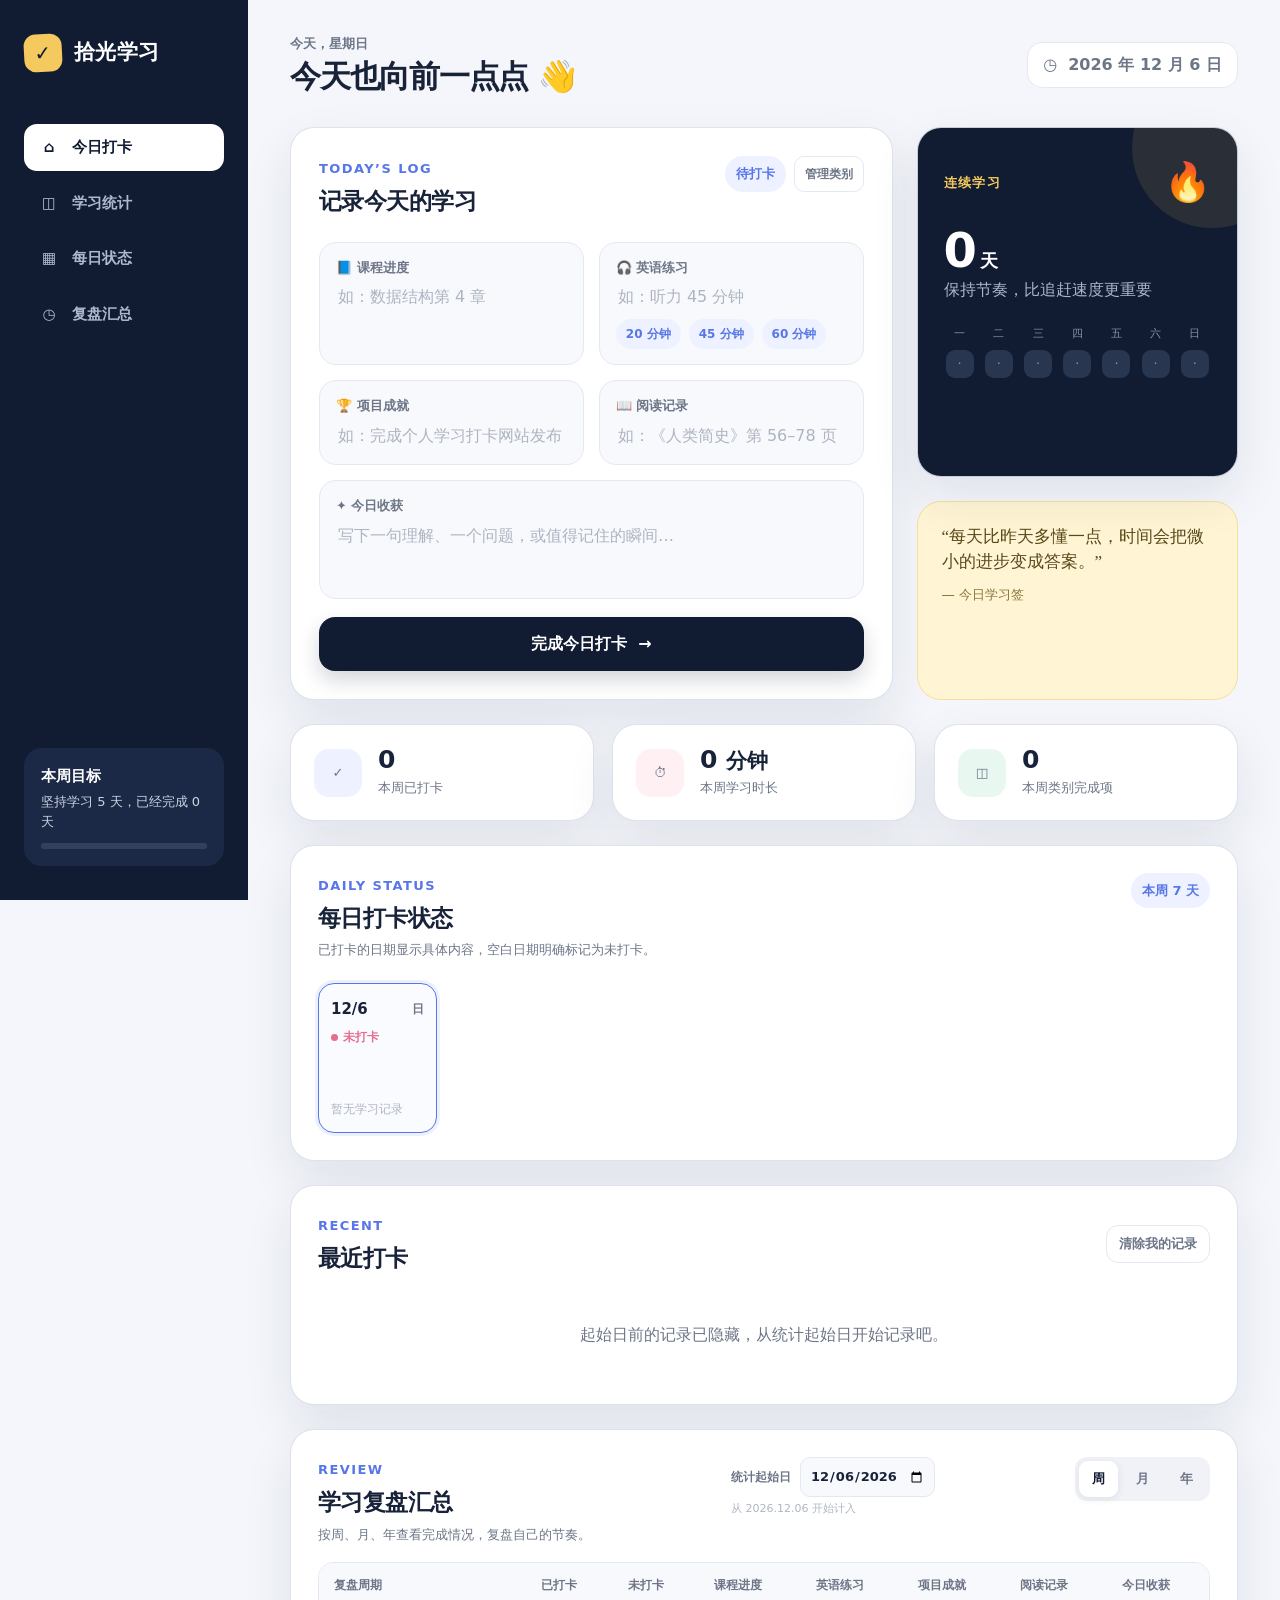
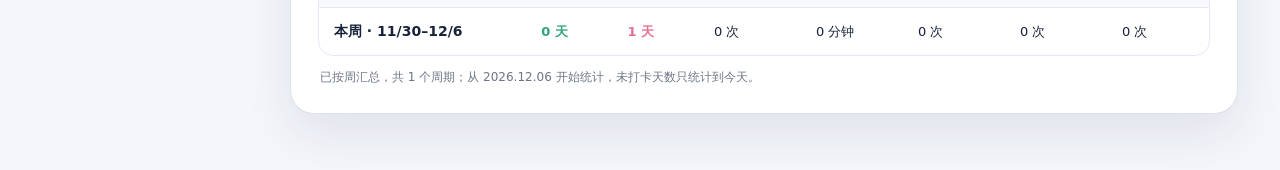
==== commit 67a8ac55: "Add editable study check-in categories" ====
--- a/study/index.html
+++ b/study/index.html
@@ -50,6 +50,104 @@
     @media(max-width:900px){.mobile-nav{display:flex;gap:7px;overflow-x:auto;padding:3px 2px 10px;margin:-10px 0 20px;scrollbar-width:none}.mobile-nav::-webkit-scrollbar{display:none}.mobile-nav a{flex:0 0 auto;display:flex;align-items:center;gap:6px;padding:9px 12px;border:1px solid var(--line);border-radius:12px;background:#fff;color:var(--muted);font-size:13px;font-weight:800;text-decoration:none}.mobile-nav a.active{background:var(--navy);border-color:var(--navy);color:#fff}.checkin .panel-head{gap:14px}.field input,.field textarea{min-height:30px}.submit{min-height:52px}}
     @media(max-width:580px){.main{padding:16px 12px 34px}.mobile-brand{margin-bottom:21px}.mobile-nav{margin:-7px 0 17px}.mobile-nav a{padding:10px 12px}.topbar{margin-bottom:21px}.greeting small{font-size:13px}.greeting h1{font-size:23px;letter-spacing:-.02em;max-width:270px}.panel{border-radius:18px}.panel h2{font-size:20px}.checkin,.history,.daily-board,.review{padding:19px}.checkin .panel-head{margin-bottom:18px}.record-count{font-size:12px;padding:7px 9px}.input-grid{gap:11px}.field{padding:13px 14px;border-radius:14px}.field label{font-size:13px}.field input,.field textarea{font-size:16px;min-height:34px}.field textarea{height:72px}.quick-row{gap:6px}.quick{padding:8px 10px}.submit{margin-top:15px;border-radius:14px}.streak{padding:21px}.streak .big{font-size:42px;margin:11px 0 3px}.flame{font-size:32px}.week{margin-top:18px;gap:4px}.day i{width:26px;height:26px}.quote{padding:18px 20px}.quote p{font-size:16px}.stats{gap:10px}.stat{padding:15px 17px;gap:13px}.stat-icon{width:42px;height:42px;border-radius:13px;font-size:20px}.stat b{font-size:22px}.daily-board,.review{grid-column:auto}.daily-grid{grid-template-columns:repeat(2,minmax(0,1fr));gap:8px}.daily-card{min-height:132px;padding:12px 11px;border-radius:14px}.daily-date b{font-size:14px}.daily-content{font-size:12px}.review-head{display:block}.start-date-control{margin:15px 0 0;justify-content:space-between}.start-date-control input{padding:9px 8px;min-height:40px}.period-tabs{margin-top:15px;width:max-content}.period-tab{padding:9px 12px}.table-wrap{border-radius:12px;-webkit-overflow-scrolling:touch}.summary-table{min-width:680px}.summary-table th,.summary-table td{padding:12px 13px}.history-head{gap:10px;align-items:flex-start}.ghost{padding:9px 10px;font-size:12px}.entry{grid-template-columns:52px 16px 1fr;gap:8px;min-height:80px}.entry-date{font-size:11px}.entry-date b{font-size:12px}.dot{width:16px;height:16px;border-width:4px}.track:after{left:7px}.entry-title{font-size:14px;margin-bottom:6px}.tag{font-size:11px;padding:5px 7px}.notes{font-size:12px}.toast{right:12px;left:12px;bottom:12px;text-align:center}}
   </style>
+  <style>
+    .mobile-brand-name,.mobile-date,.mobile-summary-cards{display:none}
+    .summary-mobile-card{border:1px solid var(--line);background:#fafbfe;border-radius:14px;padding:14px}
+    .summary-mobile-top{display:flex;align-items:center;justify-content:space-between;gap:10px}
+    .summary-mobile-top strong{font-size:15px;color:var(--ink)}
+    .summary-mobile-status{color:var(--green);font-size:12px;font-weight:800;white-space:nowrap}
+    .summary-mobile-metrics{display:grid;grid-template-columns:repeat(3,minmax(0,1fr));gap:7px;margin-top:12px}
+    .summary-mobile-metrics span{display:grid;gap:2px;padding:8px 4px;background:#fff;border-radius:10px;text-align:center}
+    .summary-mobile-metrics b{font-size:17px;line-height:1.1}
+    .summary-mobile-metrics small{color:var(--muted);font-size:12px;white-space:nowrap}
+    .panel-actions{display:flex;align-items:center;gap:8px;flex-wrap:wrap;justify-content:flex-end}
+    .category-manage-btn{border:1px solid var(--line);background:#fff;border-radius:10px;padding:8px 10px;color:var(--muted);font-size:12px;font-weight:800}
+    .category-manage-btn:hover{border-color:var(--blue);color:var(--blue)}
+    .category-manager{margin-top:18px;padding:16px;background:#f8f9fc;border:1px solid var(--line);border-radius:16px}
+    .category-manager[hidden]{display:none}
+    .category-manager-head{display:flex;align-items:flex-start;justify-content:space-between;gap:12px;margin-bottom:12px}
+    .category-manager-head strong{display:block;font-size:15px}
+    .category-manager-head small{display:block;margin-top:4px;color:var(--muted);font-size:12px}
+    .category-list{display:grid;gap:8px}
+    .category-row{display:grid;grid-template-columns:28px minmax(0,1fr) auto;gap:8px;align-items:center;padding:10px;background:#fff;border:1px solid var(--line);border-radius:12px}
+    .category-icon{font-size:19px;text-align:center}
+    .category-row-main{display:grid;gap:6px;min-width:0}
+    .category-row-fields{display:grid;grid-template-columns:minmax(0,1fr) 100px;gap:6px}
+    .category-row input,.category-row select{width:100%;border:1px solid var(--line);background:#f8f9fc;border-radius:8px;padding:8px 9px;color:var(--ink);font-size:13px;outline:0}
+    .category-row input:focus{border-color:var(--blue);background:#fff;box-shadow:0 0 0 3px rgba(87,118,233,.1)}
+    .category-row-actions{display:flex;gap:6px}
+    .category-row-actions button{border:1px solid var(--line);background:#fff;border-radius:8px;padding:7px 8px;color:var(--muted);font-size:12px;font-weight:800}
+    .category-row-actions button[data-action="delete"]{color:var(--pink)}
+    .category-add-form{display:grid;grid-template-columns:1fr 1.2fr auto;gap:8px;margin-top:10px}
+    .category-add-form input{width:100%;border:1px solid var(--line);background:#fff;border-radius:9px;padding:10px;color:var(--ink);font-size:13px;outline:0}
+    .category-add-form input:focus{border-color:var(--blue);box-shadow:0 0 0 3px rgba(87,118,233,.1)}
+    .category-add-submit{width:auto;margin-top:0;padding:10px 14px}
+    .tag.custom{background:var(--blue-2);color:var(--blue)}
+    @media(max-width:580px){
+      html,body{overflow-x:hidden}
+      .app{min-height:100dvh}
+      .main{padding:14px 12px calc(92px + env(safe-area-inset-bottom))}
+      .mobile-brand{display:flex;align-items:center;gap:10px;min-height:42px;margin:0 0 14px}
+      .mobile-brand-name{display:inline;font-size:18px;letter-spacing:-.02em}
+      .mobile-date{display:block;margin-left:auto;padding:7px 10px;background:#fff;border:1px solid var(--line);border-radius:10px;color:var(--muted);font-size:12px;font-weight:800;white-space:nowrap}
+      .mobile-nav{position:fixed;left:10px;right:10px;bottom:calc(8px + env(safe-area-inset-bottom));z-index:30;display:flex;gap:4px;overflow:visible;margin:0;padding:6px 6px calc(6px + env(safe-area-inset-bottom));background:rgba(255,255,255,.96);border:1px solid rgba(218,223,234,.95);border-radius:18px;box-shadow:0 12px 28px rgba(20,31,55,.16);backdrop-filter:blur(16px)}
+      .mobile-nav a{flex:1;justify-content:center;min-height:42px;padding:8px 5px;border:0;border-radius:12px;gap:4px;font-size:13px}
+      .mobile-nav a span{font-size:16px;line-height:1}
+      .topbar{margin-bottom:16px}
+      .greeting h1{font-size:23px;max-width:280px}
+      .grid{display:flex;flex-direction:column;gap:14px}
+      .checkin{order:1}.daily-board{order:2}.stats{order:3}.side-stack{order:4}.history{order:5}.review{order:6}
+      .checkin,.daily-board,.history,.review{padding:17px}
+      .panel{border-radius:17px}
+      .panel h2{font-size:20px}
+      .panel-actions{gap:6px}
+      .category-manage-btn{min-height:40px;padding:8px 9px;font-size:12px}
+      .field{padding:13px 14px}
+      .field label{font-size:14px}
+      .submit{min-height:50px}
+      .daily-grid{display:flex;grid-template-columns:none;overflow-x:auto;overscroll-behavior-x:contain;scroll-snap-type:x proximity;gap:10px;padding:1px 1px 5px;margin-right:-4px}
+      .daily-card{flex:0 0 min(78vw,245px);min-height:146px;scroll-snap-align:start;padding:14px}
+      .daily-date b{font-size:15px}
+      .daily-content{font-size:14px;-webkit-line-clamp:5}
+      .daily-empty{font-size:13px}
+      .stats{grid-template-columns:repeat(3,minmax(0,1fr));gap:8px}
+      .stat{display:block;min-width:0;padding:13px 7px;text-align:center}
+      .stat-icon{width:34px;height:34px;margin:0 auto 8px;font-size:17px}
+      .stat b{font-size:19px;white-space:nowrap}
+      .stat b small{font-size:11px}
+      .stat span{display:block;font-size:12px;white-space:nowrap;overflow:hidden;text-overflow:ellipsis}
+      .side-stack{gap:14px}
+      .review-head{display:block}
+      .start-date-control{margin:14px 0 0;justify-content:space-between;font-size:14px}
+      .start-date-control input{min-height:42px;padding:8px;font-size:16px}
+      .period-tabs{display:grid;grid-template-columns:repeat(3,1fr);width:100%;margin-top:13px}
+      .period-tab{min-height:42px;padding:8px 10px;font-size:14px}
+      .review .table-wrap{display:none}
+      .mobile-summary-cards{display:grid;gap:10px}
+      .summary-mobile-card{padding:13px}
+      .summary-mobile-metrics b{font-size:16px}
+      .category-manager{margin-top:14px;padding:14px}
+      .category-manager-head{gap:8px}
+      .category-manager-head small{font-size:12px}
+      .category-row{grid-template-columns:24px minmax(0,1fr);gap:7px;padding:9px}
+      .category-row-actions{grid-column:2;justify-content:flex-end}
+      .category-row-actions button{min-height:38px;padding:8px 10px}
+      .category-add-form{grid-template-columns:1fr;gap:8px}
+      .category-add-submit{width:100%;min-height:46px}
+      .history-head{gap:10px;margin-bottom:8px}
+      .ghost{min-height:42px;padding:9px 10px;font-size:12px}
+      .entry{grid-template-columns:1fr;gap:6px;min-height:0;padding:14px 0;border-bottom:1px dashed var(--line)}
+      .entry:last-child{border-bottom:0}
+      .entry-date{display:flex;gap:8px;text-align:left;font-size:12px;padding-top:0}
+      .entry-date b{display:inline;font-size:13px}
+      .track{display:none}
+      .entry-body{padding-bottom:0;border:0}
+      .entry-title{font-size:15px;margin-bottom:7px}
+      .tag{font-size:12px;padding:6px 8px}
+      .notes{font-size:13px}
+      .toast{right:12px;left:12px;bottom:calc(86px + env(safe-area-inset-bottom));text-align:center}
+    }
+  </style>
 </head>
 <body>
   <div class="app">
@@ -59,35 +157,30 @@
       <div class="sidebar-note"><strong>本周目标</strong>坚持学习 5 天，已经完成 <span id="sideDays">4</span> 天<div class="mini-progress"><i id="sideProgress"></i></div></div>
     </aside>
     <main class="main">
-      <div class="mobile-brand brand"><span class="brand-mark">✓</span>拾光学习</div>
+      <div class="mobile-brand brand"><span class="brand-mark">✓</span><span class="mobile-brand-name">拾光学习</span><span class="mobile-date" id="mobileDate"></span></div>
       <nav class="mobile-nav" aria-label="移动端导航"><a class="active" href="#today"><span>⌂</span>今日</a><a href="#stats"><span>◫</span>统计</a><a href="#daily"><span>▦</span>每日</a><a href="#review"><span>◷</span>复盘</a></nav>
       <header class="topbar"><div class="greeting"><small id="weekday">今天，星期六</small><h1>今天也向前一点点 👋</h1></div><div class="date-chip"><span>◷</span><span id="fullDate">2026 年 9 月 12 日</span></div></header>
       <div class="grid" id="today">
         <section class="panel checkin" aria-labelledby="checkinTitle">
-          <div class="panel-head"><div><span class="eyebrow">Today’s log</span><h2 id="checkinTitle">记录今天的学习</h2></div><span class="record-count" id="todayStatus">待打卡</span></div>
+          <div class="panel-head"><div><span class="eyebrow">Today’s log</span><h2 id="checkinTitle">记录今天的学习</h2></div><div class="panel-actions"><span class="record-count" id="todayStatus">待打卡</span><button class="category-manage-btn" type="button" id="manageCategories">管理类别</button></div></div>
           <form id="checkinForm">
-            <div class="input-grid">
-              <div class="field"><label for="course">📘 课程进度</label><input id="course" name="course" placeholder="如：数据结构第 4 章" /></div>
-              <div class="field"><label for="english">🎧 英语练习</label><input id="english" name="english" placeholder="如：听力 45 分钟" /><div class="quick"><button type="button" class="quick" data-min="20">20 分钟</button> <button type="button" class="quick" data-min="45">45 分钟</button></div></div>
-              <div class="field wide"><label for="project">🏆 项目成就</label><input id="project" name="project" placeholder="如：完成个人学习打卡网站发布" /></div>
-              <div class="field wide"><label for="book">📖 阅读记录</label><input id="book" name="book" placeholder="如：《人类简史》第 56–78 页" /></div>
-              <div class="field wide"><label for="note">✦ 今日收获</label><textarea id="note" name="note" placeholder="写下一句理解、一个问题，或值得记住的瞬间…"></textarea></div>
-            </div>
+            <div class="input-grid" id="categoryFields"></div>
             <button class="submit" type="submit">完成今日打卡 &nbsp;→</button>
           </form>
+          <section class="category-manager" id="categoryManager" hidden aria-labelledby="categoryManagerTitle"><div class="category-manager-head"><div><strong id="categoryManagerTitle">我的打卡类别</strong><small>可以新增、改名或删除，保存后表单会立即更新。</small></div><button class="ghost" type="button" id="closeCategoryManager">完成</button></div><div class="category-list" id="categoryList"></div><form class="category-add-form" id="categoryForm"><input id="newCategoryLabel" required maxlength="20" placeholder="新增类别名称，如：运动" /><input id="newCategoryPlaceholder" maxlength="60" placeholder="提示语（可选）" /><button class="submit category-add-submit" type="submit">添加类别</button></form></section>
         </section>
         <div class="side-stack">
           <section class="panel streak"><div class="streak-top"><span class="eyebrow" style="color:#f4c95d">连续学习</span><span class="flame">🔥</span></div><div class="big"><span id="streakNum">7</span><small style="font-size:18px;letter-spacing:0"> 天</small></div><p>保持节奏，比追赶速度更重要</p><div class="week" id="weekRow"></div></section>
           <aside class="panel quote"><p>“每天比昨天多懂一点，时间会把微小的进步变成答案。”</p><small>— 今日学习签</small></aside>
         </div>
         <section class="stats" id="stats" aria-label="本周学习统计">
-          <article class="panel stat"><span class="stat-icon">📚</span><div><b id="courseCount">4</b><span>本周课程章节</span></div></article>
-          <article class="panel stat"><span class="stat-icon">🎧</span><div><b id="englishMins">185 <small>分钟</small></b><span>本周英语练习</span></div></article>
-          <article class="panel stat"><span class="stat-icon">📖</span><div><b id="bookCount">2</b><span>本周读过的书</span></div></article>
+          <article class="panel stat"><span class="stat-icon">✓</span><div><b id="weekChecked">0</b><span>本周已打卡</span></div></article>
+          <article class="panel stat"><span class="stat-icon">⏱</span><div><b id="weekMinutes">0 <small>分钟</small></b><span>本周学习时长</span></div></article>
+          <article class="panel stat"><span class="stat-icon">◫</span><div><b id="weekCategoryItems">0</b><span>本周类别完成项</span></div></article>
         </section>
         <section class="panel daily-board" id="daily" aria-labelledby="dailyTitle"><div class="panel-head"><div><span class="eyebrow">Daily status</span><h2 id="dailyTitle">每日打卡状态</h2><p class="section-copy">已打卡的日期显示具体内容，空白日期明确标记为未打卡。</p></div><span class="record-count" id="dailyRange">本周 7 天</span></div><div class="daily-grid" id="dailyGrid"></div></section>
         <section class="panel history" id="history" aria-labelledby="historyTitle"><div class="history-head"><div><span class="eyebrow">Recent</span><h2 id="historyTitle">最近打卡</h2></div><button class="ghost" type="button" id="clearBtn">清除我的记录</button></div><div class="timeline" id="timeline"></div></section>
-        <section class="panel review" id="review" aria-labelledby="reviewTitle"><div class="review-head"><div><span class="eyebrow">Review</span><h2 id="reviewTitle">学习复盘汇总</h2><p class="section-copy">按周、月、年查看完成情况，复盘自己的节奏。</p></div><div><label class="start-date-control" for="startDate">统计起始日 <input id="startDate" type="date" aria-describedby="startDateHint" /></label><small class="start-date-hint" id="startDateHint">只统计这一天及之后的记录</small></div><div class="period-tabs" role="tablist" aria-label="汇总周期"><button class="period-tab active" type="button" data-period="week" role="tab" aria-selected="true">周</button><button class="period-tab" type="button" data-period="month" role="tab" aria-selected="false">月</button><button class="period-tab" type="button" data-period="year" role="tab" aria-selected="false">年</button></div></div><div class="table-wrap"><table class="summary-table"><thead><tr><th>复盘周期</th><th>已打卡</th><th>未打卡</th><th>课程章节</th><th>英语练习</th><th>阅读记录</th><th>项目成就</th></tr></thead><tbody id="summaryBody"></tbody></table></div><p class="summary-foot" id="summaryFoot"></p></section>
+        <section class="panel review" id="review" aria-labelledby="reviewTitle"><div class="review-head"><div><span class="eyebrow">Review</span><h2 id="reviewTitle">学习复盘汇总</h2><p class="section-copy">按周、月、年查看完成情况，复盘自己的节奏。</p></div><div><label class="start-date-control" for="startDate">统计起始日 <input id="startDate" type="date" aria-describedby="startDateHint" /></label><small class="start-date-hint" id="startDateHint">只统计这一天及之后的记录</small></div><div class="period-tabs" role="tablist" aria-label="汇总周期"><button class="period-tab active" type="button" data-period="week" role="tab" aria-selected="true">周</button><button class="period-tab" type="button" data-period="month" role="tab" aria-selected="false">月</button><button class="period-tab" type="button" data-period="year" role="tab" aria-selected="false">年</button></div></div><div class="table-wrap"><table class="summary-table"><thead id="summaryHead"></thead><tbody id="summaryBody"></tbody></table></div><div class="mobile-summary-cards" id="mobileSummaryCards" aria-label="移动端复盘汇总"></div><p class="summary-foot" id="summaryFoot"></p></section>
       </div>
     </main>
   </div>
@@ -103,8 +196,26 @@
     const storedRecords=JSON.parse(localStorage.getItem(KEY)||'[]');
     let records=storedRecords.filter(r=>r&&r.id!=='project-achievement-today');
     if(records.length!==storedRecords.length)localStorage.setItem(KEY,JSON.stringify(records));
-    const hasStudyContent=r=>Boolean(r&&[r.course,r.project,r.english,r.book,r.note].some(value=>String(value||'').trim()));
+    const CATEGORY_KEY='shiguang-study-categories-v1';
+    const DEFAULT_CATEGORIES=[
+      {id:'course',label:'课程进度',icon:'📘',placeholder:'如：数据结构第 4 章',type:'text'},
+      {id:'english',label:'英语练习',icon:'🎧',placeholder:'如：听力 45 分钟',type:'duration'},
+      {id:'project',label:'项目成就',icon:'🏆',placeholder:'如：完成个人学习打卡网站发布',type:'text'},
+      {id:'book',label:'阅读记录',icon:'📖',placeholder:'如：《人类简史》第 56–78 页',type:'text'},
+      {id:'note',label:'今日收获',icon:'✦',placeholder:'写下一句理解、一个问题，或值得记住的瞬间…',type:'longtext'}
+    ];
+    const newCategoryId=()=>globalThis.crypto?.randomUUID?`cat-${globalThis.crypto.randomUUID()}`:`cat-${Date.now()}-${Math.random().toString(36).slice(2,8)}`;
+    const normalizeCategory=(category,index)=>{const fallback=DEFAULT_CATEGORIES[index]||{};const id=String(category?.id||fallback.id||newCategoryId());return {id:/^[a-zA-Z0-9_-]+$/.test(id)?id:`cat-${index}-${Date.now()}`,label:String(category?.label||fallback.label||`类别 ${index+1}`).trim(),icon:String(category?.icon||fallback.icon||'✦').trim().slice(0,4),placeholder:String(category?.placeholder||fallback.placeholder||'记录今天的进展').trim(),type:['text','duration','longtext'].includes(category?.type)?category.type:(fallback.type||'text')};};
+    let categories;
+    try{categories=JSON.parse(localStorage.getItem(CATEGORY_KEY)||'null')}catch(e){categories=null}
+    if(!Array.isArray(categories)||!categories.length)categories=DEFAULT_CATEGORIES.map(normalizeCategory);
+    categories=categories.filter(Boolean).map(normalizeCategory);
+    if(!categories.length)categories=DEFAULT_CATEGORIES.map(normalizeCategory);
+    const saveCategories=()=>localStorage.setItem(CATEGORY_KEY,JSON.stringify(categories));
+    saveCategories();
     const today=()=>new Date().toLocaleDateString('en-CA');
+    const getRecordFields=r=>{const source={...(r||{}),...((r&&r.fields)||{})};return Object.fromEntries(categories.map(category=>[category.id,String(source[category.id]||'').trim()]));};
+    const hasStudyContent=r=>categories.some(category=>Boolean(getRecordFields(r)[category.id]));
     const START_KEY='shiguang-study-start-date-v1';
     let startDate=localStorage.getItem(START_KEY)||records.filter(hasStudyContent).map(r=>r.date).filter(Boolean).sort()[0]||today();
     if(!/^\d{4}-\d{2}-\d{2}$/.test(startDate))startDate=today();
@@ -115,28 +226,39 @@
     const parseDay=d=>new Date(d+'T12:00:00');
     const addDays=(d,n)=>{const x=new Date(d);x.setDate(x.getDate()+n);return x};
     const startOfWeek=d=>{const x=new Date(d);const offset=(x.getDay()+6)%7;x.setDate(x.getDate()-offset);x.setHours(12,0,0,0);return x};
-    const periodStats=(start,end)=>{const now=parseDay(today()),configuredStart=parseDay(startDate),rangeStart=start>configuredStart?start:configuredStart,actualEnd=end>now?now:end;const total=actualEnd<rangeStart?0:Math.floor((actualEnd-rangeStart)/86400000)+1;const startKey=dateKey(rangeStart),endKey=dateKey(actualEnd);const list=records.filter(r=>r.date>=startKey&&r.date<=endKey&&hasStudyContent(r));const checked=new Set(list.map(r=>r.date)).size;const mins=list.reduce((n,r)=>n+(+(String(r.english||'').match(/\d+(?:\.\d+)?/)||[0])[0]),0);return {checked,missed:Math.max(0,total-checked),courses:list.filter(r=>r.course).length,minutes:mins,books:list.filter(r=>r.book).length,projects:list.filter(r=>r.project).length,total};};
+    const periodStats=(start,end)=>{const now=parseDay(today()),configuredStart=parseDay(startDate),rangeStart=start>configuredStart?start:configuredStart,actualEnd=end>now?now:end;const total=actualEnd<rangeStart?0:Math.floor((actualEnd-rangeStart)/86400000)+1;const startKey=dateKey(rangeStart),endKey=dateKey(actualEnd);const list=records.filter(r=>r.date>=startKey&&r.date<=endKey&&hasStudyContent(r));const checked=new Set(list.map(r=>r.date)).size;const categoryCounts={},categoryMinutes={};categories.forEach(category=>{const values=list.map(record=>getRecordFields(record)[category.id]).filter(Boolean);categoryCounts[category.id]=values.length;categoryMinutes[category.id]=category.type==='duration'?values.reduce((sum,value)=>sum+(+(String(value).match(/\d+(?:\.\d+)?/)||[0])[0]),0):0});const minutes=categories.reduce((sum,category)=>sum+(categoryMinutes[category.id]||0),0);const categoryItems=Object.values(categoryCounts).reduce((sum,count)=>sum+count,0);return {checked,missed:Math.max(0,total-checked),minutes,categoryItems,categoryCounts,categoryMinutes,total};};
     let activePeriod='week';
     const periodLabel=(start,end)=>`${start.getMonth()+1}/${start.getDate()}–${end.getMonth()+1}/${end.getDate()}`;
     function currentStreak(){let n=0;let cursor=parseDay(today()),boundary=parseDay(startDate);while(cursor>=boundary&&records.some(r=>r.date===dateKey(cursor)&&hasStudyContent(r))){n++;cursor=addDays(cursor,-1)}return n}
     function persist(){localStorage.setItem(KEY,JSON.stringify(records))}
-    function renderDailyGrid(now){const start=startOfWeek(now),days=Array.from({length:7},(_,i)=>addDays(start,i)).filter(d=>dateKey(d)>=startDate);const grid=document.querySelector('#dailyGrid');grid.innerHTML=days.length?days.map(d=>{const i=(d.getDay()+6)%7,key=dateKey(d),r=records.find(x=>x.date===key&&hasStudyContent(x)),checked=Boolean(r),isToday=key===today();const content=checked?[r.course,r.project,r.english,r.book].filter(Boolean).map(esc).join(' · '):'';return `<article class="daily-card ${isToday?'today':''}"><div class="daily-date"><b>${d.getMonth()+1}/${d.getDate()}</b><span>${['一','二','三','四','五','六','日'][i]}</span></div><div class="daily-status ${checked?'checked':''}"><i></i>${checked?'已打卡':'未打卡'}</div>${checked?`<p class="daily-content">${content}</p>`:'<span class="daily-empty">暂无学习记录</span>'}</article>`}).join(''):'<div class="empty">统计起始日尚未覆盖本周日期。</div>'}
-    function renderSummary(period='week'){const now=new Date();let rows=[];if(period==='week'){const thisStart=startOfWeek(now);rows=Array.from({length:8},(_,i)=>{const start=addDays(thisStart,-7*i),end=addDays(start,6);return {label:i===0?'本周 · '+periodLabel(start,end):periodLabel(start,end),start,end}})}else if(period==='month'){const year=now.getFullYear();rows=Array.from({length:12},(_,i)=>{const start=new Date(year,i,1,12),end=new Date(year,i+1,0,12);return {label:`${year} 年 ${i+1} 月`,start,end}}).reverse()}else{const year=now.getFullYear();rows=Array.from({length:5},(_,i)=>{const y=year-i;return {label:`${y} 年`,start:new Date(y,0,1,12),end:new Date(y,11,31,12)}})}rows=rows.filter(row=>dateKey(row.end)>=startDate&&row.start<=now);const body=document.querySelector('#summaryBody');body.innerHTML=rows.length?rows.map(row=>{const s=periodStats(row.start,row.end);return `<tr><td><strong>${row.label}</strong></td><td class="good">${s.checked} 天</td><td class="missed">${s.missed} 天</td><td>${s.courses}</td><td>${s.minutes} 分钟</td><td>${s.books}</td><td>${s.projects}</td></tr>`}).join(''):'<tr><td colspan="7" class="empty">统计起始日前没有可复盘的周期。</td></tr>';document.querySelector('#summaryFoot').textContent=`已按${period==='week'?'周':period==='month'?'月':'年'}汇总，共 ${rows.length} 个周期；从 ${startDate.replace(/-/g,'.')} 开始统计，未打卡天数只统计到今天。`}
+    function notify(message){const toast=document.querySelector('#toast');toast.textContent=message;toast.classList.add('show');setTimeout(()=>toast.classList.remove('show'),2600)}
+    function renderCategoryFields(){const box=document.querySelector('#categoryFields');if(!box)return;const record=records.find(r=>r.date===today()&&hasStudyContent(r));const fields=record?getRecordFields(record):{};box.innerHTML=categories.map((category,index)=>{const id=`category-${category.id}`,value=fields[category.id]||'',control=category.type==='longtext'?`<textarea id="${esc(id)}" name="category_${esc(category.id)}" placeholder="${esc(category.placeholder)}">${esc(value)}</textarea>`:`<input id="${esc(id)}" name="category_${esc(category.id)}" value="${esc(value)}" placeholder="${esc(category.placeholder)}" />`,quick=category.type==='duration'?`<div class="quick-row"><button type="button" class="quick" data-min="20">20 分钟</button><button type="button" class="quick" data-min="45">45 分钟</button><button type="button" class="quick" data-min="60">60 分钟</button></div>`:'';return `<div class="field ${category.type==='longtext'?'wide':''}"><label for="${esc(id)}">${esc(category.icon)} ${esc(category.label)}</label>${control}${quick}</div>`}).join('');box.querySelectorAll('[data-min]').forEach(button=>button.addEventListener('click',()=>{const input=button.closest('.field')?.querySelector('input,textarea');if(input)input.value=`${button.dataset.min} 分钟`}))}
+    function renderCategoryManager(){const list=document.querySelector('#categoryList');if(!list)return;list.innerHTML=categories.length?categories.map(category=>`<div class="category-row" data-category-id="${esc(category.id)}"><span class="category-icon">${esc(category.icon)}</span><div class="category-row-main"><div class="category-row-fields"><input data-role="label" value="${esc(category.label)}" maxlength="20" aria-label="类别名称" /><select data-role="type" aria-label="类别类型"><option value="text" ${category.type==='text'?'selected':''}>文字</option><option value="duration" ${category.type==='duration'?'selected':''}>时长</option><option value="longtext" ${category.type==='longtext'?'selected':''}>长文本</option></select></div><input data-role="placeholder" value="${esc(category.placeholder)}" maxlength="60" aria-label="输入提示" placeholder="输入框提示语" /></div><div class="category-row-actions"><button type="button" data-action="save">保存</button><button type="button" data-action="delete">删除</button></div></div>`).join(''):'<div class="empty">还没有类别，请在下方添加一个。</div>'}
+    function renderDailyGrid(now){const start=startOfWeek(now),days=Array.from({length:7},(_,i)=>addDays(start,i)).filter(d=>dateKey(d)>=startDate);const grid=document.querySelector('#dailyGrid');grid.innerHTML=days.length?days.map(d=>{const i=(d.getDay()+6)%7,key=dateKey(d),r=records.find(x=>x.date===key&&hasStudyContent(x)),checked=Boolean(r),isToday=key===today(),fields=checked?getRecordFields(r):{},content=checked?categories.map(category=>fields[category.id]?`${esc(category.label)}：${esc(fields[category.id])}`:'').filter(Boolean).join(' · '):'';return `<article class="daily-card ${isToday?'today':''}"><div class="daily-date"><b>${d.getMonth()+1}/${d.getDate()}</b><span>${['一','二','三','四','五','六','日'][i]}</span></div><div class="daily-status ${checked?'checked':''}"><i></i>${checked?'已打卡':'未打卡'}</div>${checked?`<p class="daily-content">${content}</p>`:'<span class="daily-empty">暂无学习记录</span>'}</article>`}).join(''):'<div class="empty">统计起始日尚未覆盖本周日期。</div>'}
+    function buildSummaryRows(period,now){let rows=[];if(period==='week'){const thisStart=startOfWeek(now);rows=Array.from({length:8},(_,i)=>{const start=addDays(thisStart,-7*i),end=addDays(start,6);return {label:i===0?'本周 · '+periodLabel(start,end):periodLabel(start,end),start,end}})}else if(period==='month'){const year=now.getFullYear();rows=Array.from({length:12},(_,i)=>{const start=new Date(year,i,1,12),end=new Date(year,i+1,0,12);return {label:`${year} 年 ${i+1} 月`,start,end}}).reverse()}else{const year=now.getFullYear();rows=Array.from({length:5},(_,i)=>{const y=year-i;return {label:`${y} 年`,start:new Date(y,0,1,12),end:new Date(y,11,31,12)}})}return rows.filter(row=>dateKey(row.end)>=startDate&&row.start<=now)}
+    function categoryMetric(category,stats){return category.type==='duration'?`${stats.categoryMinutes[category.id]||0} 分钟`:`${stats.categoryCounts[category.id]||0} 次`}
+    function renderSummary(period='week'){const now=new Date(),rows=buildSummaryRows(period,now),head=document.querySelector('#summaryHead'),body=document.querySelector('#summaryBody');head.innerHTML=`<tr><th>复盘周期</th><th>已打卡</th><th>未打卡</th>${categories.map(category=>`<th>${esc(category.label)}</th>`).join('')}</tr>`;body.innerHTML=rows.length?rows.map(row=>{const s=periodStats(row.start,row.end);return `<tr><td><strong>${esc(row.label)}</strong></td><td class="good">${s.checked} 天</td><td class="missed">${s.missed} 天</td>${categories.map(category=>`<td>${esc(categoryMetric(category,s))}</td>`).join('')}</tr>`}).join(''):`<tr><td colspan="${3+categories.length}" class="empty">统计起始日前没有可复盘的周期。</td></tr>`;document.querySelector('#summaryFoot').textContent=`已按${period==='week'?'周':period==='month'?'月':'年'}汇总，共 ${rows.length} 个周期；从 ${startDate.replace(/-/g,'.')} 开始统计，未打卡天数只统计到今天。`}
+    function renderMobileSummary(period='week'){const mobile=document.querySelector('#mobileSummaryCards');if(!mobile)return;const rows=buildSummaryRows(period,new Date());mobile.innerHTML=rows.length?rows.map(row=>{const s=periodStats(row.start,row.end);return `<article class="summary-mobile-card"><div class="summary-mobile-top"><strong>${esc(row.label)}</strong><span class="summary-mobile-status">${s.checked} 天已打卡</span></div><div class="summary-mobile-metrics"><span><b class="good">${s.checked}</b><small>已打卡</small></span><span><b class="missed">${s.missed}</b><small>未打卡</small></span>${categories.map(category=>`<span><b>${esc(categoryMetric(category,s))}</b><small>${esc(category.label)}</small></span>`).join('')}</div></article>`}).join(''):'<div class="empty">统计起始日前没有可复盘的周期。</div>'}
     function render(){
-      const now=new Date();document.querySelector('#weekday').textContent=`今天，${['星期日','星期一','星期二','星期三','星期四','星期五','星期六'][now.getDay()]}`;document.querySelector('#fullDate').textContent=`${now.getFullYear()} 年 ${now.getMonth()+1} 月 ${now.getDate()} 日`;
-      const mine=records.some(r=>r.date===today()&&hasStudyContent(r));document.querySelector('#todayStatus').textContent=mine?'今日已打卡':'待打卡';
-      const visibleRecords=records.filter(r=>r.date>=startDate&&hasStudyContent(r));const tl=document.querySelector('#timeline');tl.innerHTML=visibleRecords.length?visibleRecords.sort((a,b)=>b.date.localeCompare(a.date)).map(r=>{const f=fmt(r.date),tags=[r.course&&`<span class="tag course">课程 · ${esc(r.course)}</span>`,r.project&&`<span class="tag project">项目 · ${esc(r.project)}</span>`,r.english&&`<span class="tag english">英语 · ${esc(r.english)}</span>`,r.book&&`<span class="tag book">阅读 · ${esc(r.book)}</span>`].filter(Boolean).join('');return `<article class="entry"><div class="entry-date"><b>${f.md}</b>${f.day}</div><div class="track"><div class="dot"></div></div><div class="entry-body"><div class="entry-title">${r.date===today()?'今天的进度':'学习进度已记录'}</div><div class="tags">${tags}</div>${r.note?`<div class="notes">✦ ${esc(r.note)}</div>`:''}</div></article>`}).join(''):'<div class="empty">起始日前的记录已隐藏，从统计起始日开始记录吧。</div>';
-      const weekStart=startOfWeek(now),weekEnd=addDays(weekStart,6),week=periodStats(weekStart,weekEnd);document.querySelector('#weekRow').innerHTML=Array.from({length:7},(_,i)=>{const key=dateKey(addDays(weekStart,i)),done=key>=startDate&&records.some(r=>r.date===key&&hasStudyContent(r));return `<div class="day ${done?'done':''}">${['一','二','三','四','五','六','日'][i]}<i>${done?'✓':'·'}</i></div>`}).join('');document.querySelector('#streakNum').textContent=currentStreak();document.querySelector('#courseCount').textContent=week.courses;document.querySelector('#englishMins').innerHTML=`${week.minutes} <small>分钟</small>`;document.querySelector('#bookCount').textContent=week.books;document.querySelector('#sideDays').textContent=week.checked;document.querySelector('#sideProgress').style.width=Math.min(100,week.checked/5*100)+'%';const startInput=document.querySelector('#startDate');if(document.activeElement!==startInput)startInput.value=startDate;startInput.max=today();document.querySelector('#startDateHint').textContent=`从 ${startDate.replace(/-/g,'.')} 开始计入`;renderDailyGrid(now);renderSummary(activePeriod);
+      const now=new Date();document.querySelector('#weekday').textContent=`今天，${['星期日','星期一','星期二','星期三','星期四','星期五','星期六'][now.getDay()]}`;document.querySelector('#fullDate').textContent=`${now.getFullYear()} 年 ${now.getMonth()+1} 月 ${now.getDate()} 日`;const mobileDate=document.querySelector('#mobileDate');if(mobileDate)mobileDate.textContent=`${now.getMonth()+1}月${now.getDate()}日`;
+      renderCategoryFields();const mine=records.some(r=>r.date===today()&&hasStudyContent(r));document.querySelector('#todayStatus').textContent=mine?'今日已打卡':'待打卡';
+      const visibleRecords=records.filter(r=>r.date>=startDate&&hasStudyContent(r));const tl=document.querySelector('#timeline');tl.innerHTML=visibleRecords.length?visibleRecords.sort((a,b)=>b.date.localeCompare(a.date)).map(r=>{const f=fmt(r.date),fields=getRecordFields(r),tags=categories.filter(category=>category.type!=='longtext'&&fields[category.id]).map(category=>`<span class="tag custom">${esc(category.icon)} ${esc(category.label)} · ${esc(fields[category.id])}</span>`).join(''),notes=categories.filter(category=>category.type==='longtext'&&fields[category.id]).map(category=>`<div class="notes">${esc(category.icon)} ${esc(category.label)}：${esc(fields[category.id])}</div>`).join('');return `<article class="entry"><div class="entry-date"><b>${f.md}</b>${f.day}</div><div class="track"><div class="dot"></div></div><div class="entry-body"><div class="entry-title">${r.date===today()?'今天的进度':'学习进度已记录'}</div><div class="tags">${tags}</div>${notes}</div></article>`}).join(''):'<div class="empty">起始日前的记录已隐藏，从统计起始日开始记录吧。</div>';
+      const weekStart=startOfWeek(now),weekEnd=addDays(weekStart,6),week=periodStats(weekStart,weekEnd);document.querySelector('#weekRow').innerHTML=Array.from({length:7},(_,i)=>{const key=dateKey(addDays(weekStart,i)),done=key>=startDate&&records.some(r=>r.date===key&&hasStudyContent(r));return `<div class="day ${done?'done':''}">${['一','二','三','四','五','六','日'][i]}<i>${done?'✓':'·'}</i></div>`}).join('');document.querySelector('#streakNum').textContent=currentStreak();document.querySelector('#weekChecked').textContent=week.checked;document.querySelector('#weekMinutes').innerHTML=`${week.minutes} <small>分钟</small>`;document.querySelector('#weekCategoryItems').textContent=week.categoryItems;document.querySelector('#sideDays').textContent=week.checked;document.querySelector('#sideProgress').style.width=Math.min(100,week.checked/5*100)+'%';const startInput=document.querySelector('#startDate');if(document.activeElement!==startInput)startInput.value=startDate;startInput.max=today();document.querySelector('#startDateHint').textContent=`从 ${startDate.replace(/-/g,'.')} 开始计入`;renderDailyGrid(now);renderSummary(activePeriod);renderMobileSummary(activePeriod);
     }
     const esc=s=>String(s).replace(/[&<>"']/g,c=>({'&':'&amp;','<':'&lt;','>':'&gt;','"':'&quot;',"'":'&#039;'}[c]));
-    function addRecord(input){const r={id:crypto.randomUUID?crypto.randomUUID():Date.now().toString(),date:input.date||today(),course:(input.course||'').trim(),project:(input.project||'').trim(),english:(input.english||'').trim(),book:(input.book||'').trim(),note:(input.note||'').trim()};if(!hasStudyContent(r))throw new Error('至少填写一项学习内容');records=records.filter(x=>x.date!==r.date);records.push(r);persist();render();return r}
+    function addRecord(input){const fields={},suppliedFields=input.fields&&typeof input.fields==='object'?input.fields:{};categories.forEach(category=>{fields[category.id]=String(input[`category_${category.id}`]??suppliedFields[category.id]??'').trim()});['course','english','project','book','note'].forEach(key=>{if(!fields[key]&&input[key])fields[key]=String(input[key]).trim()});const r={id:globalThis.crypto?.randomUUID?globalThis.crypto.randomUUID():Date.now().toString(),date:input.date||today(),fields};if(!hasStudyContent(r))throw new Error('至少填写一项学习内容');records=records.filter(x=>x.date!==r.date);records.push(r);persist();render();return r}
     document.querySelector('#checkinForm').addEventListener('submit',e=>{e.preventDefault();const data=Object.fromEntries(new FormData(e.target));try{addRecord(data);e.target.reset();const t=document.querySelector('#toast');t.textContent='打卡成功，今天也很棒！';t.classList.add('show');setTimeout(()=>t.classList.remove('show'),2600)}catch(err){const t=document.querySelector('#toast');t.textContent=err.message;t.classList.add('show');setTimeout(()=>t.classList.remove('show'),2600)}});
-    document.querySelectorAll('[data-min]').forEach(b=>b.addEventListener('click',()=>document.querySelector('#english').value=`英语练习 ${b.dataset.min} 分钟`));
-    document.querySelectorAll('[data-period]').forEach(b=>b.addEventListener('click',()=>{activePeriod=b.dataset.period;document.querySelectorAll('[data-period]').forEach(x=>{x.classList.toggle('active',x===b);x.setAttribute('aria-selected',x===b?'true':'false')});renderSummary(activePeriod)}));
+    document.querySelectorAll('[data-period]').forEach(b=>b.addEventListener('click',()=>{activePeriod=b.dataset.period;document.querySelectorAll('[data-period]').forEach(x=>{x.classList.toggle('active',x===b);x.setAttribute('aria-selected',x===b?'true':'false')});renderSummary(activePeriod);renderMobileSummary(activePeriod)}));
+    document.querySelectorAll('.mobile-nav a').forEach(link=>link.addEventListener('click',()=>document.querySelectorAll('.mobile-nav a').forEach(item=>item.classList.toggle('active',item===link))));
+    renderCategoryManager();
+    document.querySelector('#manageCategories').addEventListener('click',()=>{const manager=document.querySelector('#categoryManager');manager.hidden=false;renderCategoryManager()});
+    document.querySelector('#closeCategoryManager').addEventListener('click',()=>{document.querySelector('#categoryManager').hidden=true});
+    document.querySelector('#categoryList').addEventListener('click',event=>{const button=event.target.closest('[data-action]');if(!button)return;const row=button.closest('.category-row'),category=categories.find(item=>item.id===row?.dataset.categoryId);if(!category)return;if(button.dataset.action==='save'){const label=row.querySelector('[data-role="label"]').value.trim();if(!label){notify('类别名称不能为空');return}category.label=label;category.placeholder=row.querySelector('[data-role="placeholder"]').value.trim()||`记录你的${label}`;category.type=row.querySelector('[data-role="type"]').value;saveCategories();renderCategoryManager();render();notify(`已更新“${label}”`)}else if(button.dataset.action==='delete'){if(categories.length===1){notify('至少保留一个打卡类别');return}if(confirm(`确定删除“${category.label}”吗？已有记录不会被删除，但该类别内容将不再显示。`)){categories=categories.filter(item=>item.id!==category.id);saveCategories();renderCategoryManager();render();notify('类别已删除')}}});
+    document.querySelector('#categoryForm').addEventListener('submit',event=>{event.preventDefault();const label=document.querySelector('#newCategoryLabel').value.trim();if(!label)return;categories.push({id:newCategoryId(),label,icon:'✦',placeholder:document.querySelector('#newCategoryPlaceholder').value.trim()||`记录你的${label}`,type:'text'});saveCategories();event.target.reset();renderCategoryManager();render();notify(`已添加“${label}”`)});
     document.querySelector('#startDate').addEventListener('change',e=>{if(!e.target.value)return;startDate=e.target.value;localStorage.setItem(START_KEY,startDate);render();const t=document.querySelector('#toast');t.textContent=`已从 ${startDate.replace(/-/g,'.')} 开始统计`;t.classList.add('show');setTimeout(()=>t.classList.remove('show'),2600)});
-    window.addEventListener('storage',e=>{if(e.key===KEY||e.key===START_KEY){try{if(e.key===KEY)records=JSON.parse(e.newValue||'[]');else if(e.newValue)startDate=e.newValue;render()}catch(err){console.debug('Invalid study data',err)}}});
+    window.addEventListener('storage',e=>{if(e.key===KEY||e.key===START_KEY||e.key===CATEGORY_KEY){try{if(e.key===KEY)records=JSON.parse(e.newValue||'[]');else if(e.key===START_KEY&&e.newValue)startDate=e.newValue;else if(e.key===CATEGORY_KEY&&e.newValue){const next=JSON.parse(e.newValue);if(Array.isArray(next)&&next.length)categories=next.filter(Boolean).map(normalizeCategory);renderCategoryManager()}render()}catch(err){console.debug('Invalid study data',err)}}});
     document.querySelector('#clearBtn').addEventListener('click',()=>{if(confirm('确定清除你保存的打卡记录吗？')){records=[];persist();render()}});
-    if(document.modelContext?.registerTool){try{document.modelContext.registerTool({name:'create_study_checkin',title:'创建学习打卡',description:'记录一天的课程、项目成就、英语、阅读和学习收获，并更新页面统计。',inputSchema:{type:'object',properties:{date:{type:'string',description:'YYYY-MM-DD，省略则为今天'},course:{type:'string'},project:{type:'string'},english:{type:'string'},book:{type:'string'},note:{type:'string'}},additionalProperties:false},annotations:{readOnlyHint:false,untrustedContentHint:false},execute:async input=>{const r=addRecord(input||{});return {saved:true,date:r.date,recordId:r.id}}})}catch(e){console.debug('WebMCP unavailable',e)}}
+    if(document.modelContext?.registerTool){try{document.modelContext.registerTool({name:'create_study_checkin',title:'创建学习打卡',description:'记录一天的自定义学习类别和学习收获，并更新页面统计。',inputSchema:{type:'object',properties:{date:{type:'string',description:'YYYY-MM-DD，省略则为今天'},fields:{type:'object',description:'类别 ID 到打卡内容的映射',additionalProperties:{type:'string'}},course:{type:'string'},project:{type:'string'},english:{type:'string'},book:{type:'string'},note:{type:'string'}},additionalProperties:false},annotations:{readOnlyHint:false,untrustedContentHint:false},execute:async input=>{const r=addRecord(input||{});return {saved:true,date:r.date,recordId:r.id}}})}catch(e){console.debug('WebMCP unavailable',e)}}
     render();
   </script>
 </body>
